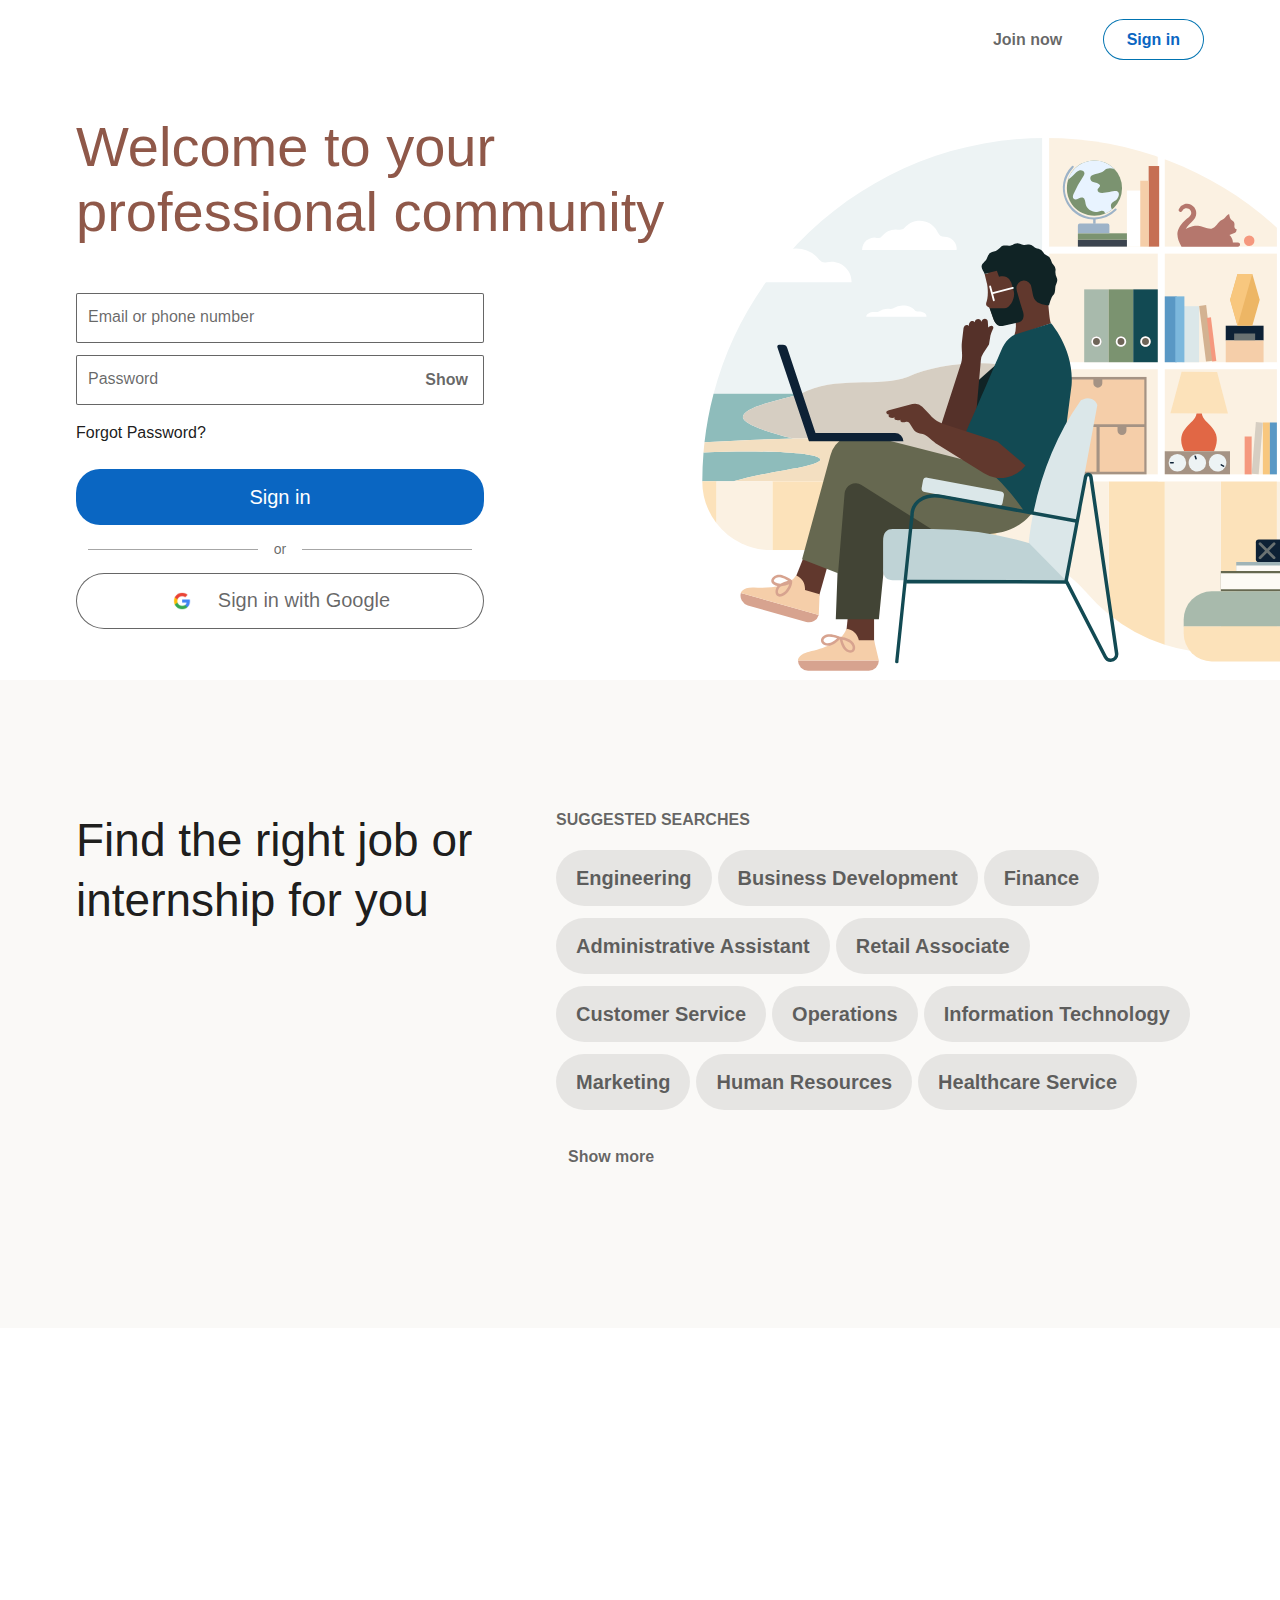
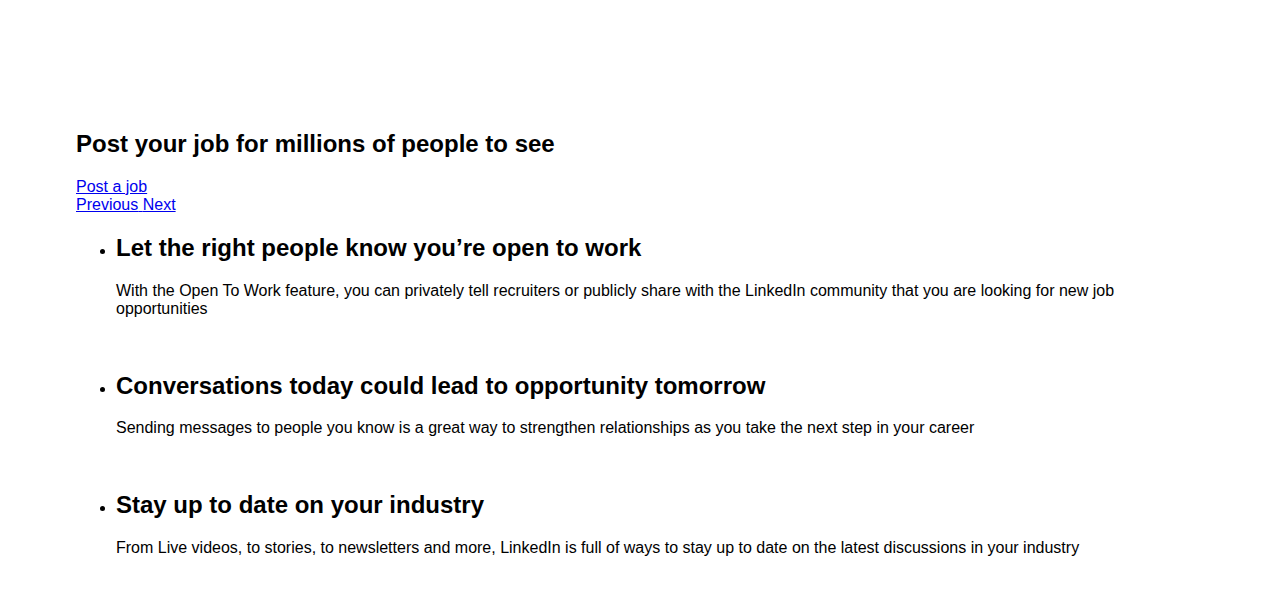
==== index.html @ 96263cae "complete the html part of slider" ====
<!DOCTYPE html>
<html lang="en">
<head>
    <meta charset="UTF-8">
    <meta http-equiv="X-UA-Compatible" content="IE=edge">
    <meta name="viewport" content="width=device-width, initial-scale=1.0">
    <title>Linkedin (Fake): Log In or Sign Up</title>
    <link rel="stylesheet" href="https://pro.fontawesome.com/releases/v5.10.0/css/all.css" integrity="sha384-AYmEC3Yw5cVb3ZcuHtOA93w35dYTsvhLPVnYs9eStHfGJvOvKxVfELGroGkvsg+p" crossorigin="anonymous"/>
    <link rel="stylesheet" href="css/style.css">
</head>
<body>
    <nav class="nav">
        <div class="nav-container">
            <a href="#" ><img class="nav-logo" src="img/nav_logo.png" alt=""></a>
            <div class="account-btns">
                <a href="#" class="btn nav-btn btn-join-now">Join now</a>
                <a href="#" class="btn nav-btn btn-sign-in">Sign in</a>
            </div>
        </div>
    </nav>
    
    <main class="main">
        <div class="hero-section">
            <div class="hero-left">
                <h1 class="hero-text">Welcome to your professional community</h1>
                <!-- The following sections was commented because the related section was removed from the original home page -->
                <!-- <ul class="hero-links">
                    <li>
                        <a href="#" class="hero-link-btn">Search for a job<i class="fas fa-chevron-right"></i></a>
                    </li>
                    <li>
                        <a href="#" class="hero-link-btn">Find a person you know<i class="fas fa-chevron-right"></i></a>
                    </li>
                    <li>
                        <a href="#" class="hero-link-btn">Learn a new skill<i class="fas fa-chevron-right btn-icon"></i></a>
                    </li>
                </ul> -->
                <div class="hero-sign-in-section">
                    <form action="#" class="hero-sign-in-form">
                        <div class="input-container">
                            <div>
                                <input type="text" id="username-input" name="username-input" class="form-input">
                                <label for="username-input" id="username-label" class="form-label">Email or phone number</label>
                            </div>
                            <div>
                                <input type="password" id="paswd-input" name="paswd-input" class="form-input">
                                <label for="paswd-input" id="paswd-label" class="form-label">Password</label>
                                <button type="button" class="pswd-visibility-toggle">Show</button>
                            </div>
                        </div>
                        <a href="#" class="sign-in-form-forgot-pswd">Forgot Password?</a>
                        <button class="sign-in-form-sign-in-btn">Sign in</button>
                    </form>
                    <div class="or-span-and-sign-in-with-google-section">
                        <div class="sign-in-form-or-span-section">
                            <span>or</span>
                        </div>
                        <button class="sign-in-with-google"><img class="google-icon" src="img/google_g_icon.png" class="google-icon" alt=""><span>Sign in with Google</span></button>
                    </div>
                </div>
            </div>
            <div class="hero-right">
                <img src="img/hero_img.svg" alt="" class="hero-img">
            </div>
        </div>

        <div class="job-suggestions">
            <div class="job-suggestions-left">
                <h2>Find the right job or internship for you</h1>
            </div>
            <div class="job-suggestions-right">
                <h2>Suggested Searches</h2>
                <div class="show-more-less">
                </div>
                <button class="show-more-less-btn"><span>Show more</span><i class="fas fa-chevron-down"></i></button>
            </div>
        </div>

        <div class="post-job-section">
            <h2>Post your job for millions of people to see</h2>
            <a href="#">Post a job</a>
        </div>

        <div class="slider-background">
            <div class="slider-section">
                <div class="slider-section">
                    <a class="slider" id="slider-left" href="#">
                        <i class="fas fa-chevron-left"></i>
                        <span>Previous</span>
                    </a>
                    <a class="slider" id="slider-right" href="#">
                        <span>Next</span>
                        <i class="fas fa-chevron-right"></i>
                    </a>
                </div>

            <ul class="slider-list">
                <li class="slider-card display">
                    <div class="slider-card-content">
                        <h2>Let the right people know you’re open to work</h2>
                        <p>With the Open To Work feature, you can privately tell recruiters or publicly share with the LinkedIn community that you are looking for new job opportunities</p>
                    </div>
                    <img src="https://static-exp1.licdn.com/sc/h/dbvmk0tsk0o0hd59fi64z3own" alt="" class="slider-card-img">                    
                </li>

                <li class="slider-card display">
                    <div class="slider-card-content">
                        <h2>Conversations today could lead to opportunity tomorrow</h2>
                        <p>Sending messages to people you know is a great way to strengthen relationships as you take the next step in your career</p>
                    </div>
                    <img src="https://static-exp1.licdn.com/sc/h/2r8kd5zqpi905lkzsshdlvvn5" alt="" class="slider-card-img">                    
                </li>

                <li class="slider-card display">
                    <div class="slider-card-content">
                        <h2>Stay up to date on your industry</h2>
                        <p>From Live videos, to stories, to newsletters and more, LinkedIn is full of ways to stay up to date on the latest discussions in your industry</p>
                    </div>
                    <img src="https://static-exp1.licdn.com/sc/h/ann24vsq7r0ux3vipqa1n90gg" alt="" class="slider-card-img">                    
                </li>
            </ul>
            </div>
        </div>
    </main>
    <script src="js/main.js"></script>
</body>
</html>
---- css/style.css ----
html {
    font-size: 62.5%;
}

body {
    font-family: 'Roboto', sans-serif;
    font-size: 1.6rem;
    display: block;
    margin: 8px;
}

.nav-container {
    padding: 12px 0 16px 0;
    max-width: 1128px;
    margin: auto;
    display: flex;
    justify-content: space-between;
}

.nav-logo {
    width: 135px;
}

.btn {
    text-decoration: none;
}

.nav-btn {
    font-size: 1.6rem;
    font-weight: 600;
    height: 40px;
    line-height: 40px;
    padding: 12px 12px;
}

.btn-join-now {
    color: rgba(0,0,0,0.6);
    margin-right: 12px;
    border-radius: 4px;

    transition: 0.25s background-color, -webkit-box-shadow, box-shadow;
}

.btn-join-now:hover {
    transition: 0.25s background-color, -webkit-box-shadow, box-shadow;

    background-color: rgba(0,0,0,0.08);
}

.btn-sign-in {
    color: #0a66c2;
    margin-left: 12px;
    border-radius: 24px;
    padding-left: 24px;
    padding-right: 24px;

    transition: 0.25s background-color, -webkit-box-shadow, box-shadow;

    -webkit-box-sizing: border-box;
    -webkit-box-shadow: inset 0 0 0 1px #0073b1, inset 0 0 0 2px rgb(0 0 0 / 0%), inset 0 0 0 1px rgb(0 0 0 / 0%);
    box-sizing: border-box;
    box-shadow: inset 0 0 0 1px #0073b1, inset 0 0 0 2px rgb(0 0 0 / 0%), inset 0 0 0 1px rgb(0 0 0 / 0%);
}

.btn-sign-in:hover {
    transition: 0.25s background-color, -webkit-box-shadow, box-shadow;

    background-color: rgba(112,181,249,0.15);
    -webkit-box-shadow: inset 0 0 0 2px #0073b1, inset 0 0 0 2px rgb(0 0 0 / 0%), inset 0 0 0 1px rgb(0 0 0 / 0%);
    box-shadow: inset 0 0 0 2px #0073b1, inset 0 0 0 2px rgb(0 0 0 / 0%), inset 0 0 0 1px rgb(0 0 0 / 0%);
}

.main {
    display: flex;
    flex-direction: column;
    max-width: 1128px;
    margin: auto;
}

/* Hero section */
.hero-section {
    display: flex;
    max-width: 1128px;
    justify-content: space-between;
}

.hero-left {
    min-width: 55%;
}

h1.hero-text {
    font-size: 5.6rem;
    font-weight: 200;
    color: #8f5849;
}

/* The following styles are commented because the origional part was removed from the home page */
/* ul.hero-links {
    list-style: none;
    padding: 0;
}

a.hero-link-btn {
    font-size: 2rem;
    text-decoration: none;
    border-radius: 5px;
    box-shadow: 0px -1px 1px rgb(0 0 0 / 8%), 1px 0px 1px rgb(0 0 0 / 8%), -1px 0px 1px rgb(0 0 0 / 8%), 0px 1px 1px rgb(0 0 0 / 8%);
    min-height: 28px;
    display: flex;
    justify-content: space-between;
    align-items: center;
    width: 408px;
    padding: 16px;
    line-height: 1.4;
    margin-bottom: 16px;
    color: rgba(0, 0, 0, 0.9);
    font-weight: 400;
}

a.hero-link-btn:hover {
    box-shadow: 0px 4px 6px rgb(0 0 0 / 15%), 0px 0px 2px rgb(0 0 0 / 15%);
}

.hero-link-btn i{
    color: rgba(0,0,0,0.9);
    font-weight: 400; 
} */

.hero-sign-in-section {
    margin-bottom: 42px;
    width: 408px;
    display: block;
}

.input-container {
    display: flex;
    flex-direction: column;
}

.input-container div {
    margin-top: 12px;
    position: relative;
}

/* Sign in form */
.form-input {
    font-size: 1.6rem;
    line-height: 1.5;
    color: rgba(0,0,0,0.9);
    font-weight: 400;
    border: 1px solid rgba(0,0,0,0.6);
    border-radius: 2px;
    padding: 20px 12px 4px;
    outline: none;
    /* height: 48px; */
    width: 100%;
    box-sizing: border-box;
}

.form-input:focus {
    border-color: #0073b1;
    box-shadow: 0 0 0 1px #0073b1;
}

.form-label {
    font-size: 1.6rem;
    font-weight: 400;
    color: rgba(0,0,0,0.6);
    position: absolute;
    top: 0;
    left: 0;
    padding: 12px;
    line-height: 1.5;
    pointer-events: none;
    transition: all 0.2s ease-in-out;
}

.pswd-visibility-toggle {
    background-color: rgba(0,0,0,0);
    border: 0;
    display: inline-block;
    font-size: 1.6rem;
    cursor: pointer;
    font-weight: 600;
    color: rgba(0,0,0,0.6);
    height: 32px;
    line-height: 32px;
    padding: 0 8px;
    position: absolute;
    text-align: center;
    right: 0;
    top: calc(50% - 16px);
    margin-right: 8px;
}

.pswd-visibility-toggle:hover {
    background-color: rgba(207,207,207,0.25);
    color: rgba(0,0,0,0.75);
}

.hero-right img {
    width: 700px;
    height: 670px;
    z-index: 1;
}

.sign-in-form-forgot-pswd {
    font-size: 1.6rem;
    line-height: 1.5;
    color: rgba(0,0,0,0.9);
    text-decoration: none;
    margin: 16px 0 24px 0;
    display: inline-block;
}

.sign-in-form-forgot-pswd:hover {
    text-decoration: underline;
}

.sign-in-form-sign-in-btn {
    display: inline-block;
    color: #fff;
    border: 0;
    cursor: pointer;
    font-size: 2rem;
    line-height: 48px;
    outline-width: 2px;
    padding: 0 32px;
    text-align: center;
    position: relative;
    border-radius: 24px;
    background-color: #0a66c2;
    height: 56px;
    font-weight: 400;
    width: 100%;
    transition: all 0.3s ease-in-out;
}

.sign-in-form-sign-in-btn:hover {
    transition: all 0.3s ease-in-out;
    background-color: #004182;
}

.or-span-and-sign-in-with-google-section {
    display: block;
}

.sign-in-form-or-span-section {
    display: flex;
    align-items: center;
    margin: 16px 0;
    padding: 0 12px;
}

.sign-in-form-or-span-section::before {
    background-color: rgba(0,0,0,0.35);
    content: '';
    height: 1px;
    width: 50%;
}

.sign-in-form-or-span-section span {
    font-size: 1.4rem;
    font-weight: 400;
    color: rgba(0,0,0,0.6);
    padding: 0 16px;
}

.sign-in-form-or-span-section::after {
    background-color: rgba(0,0,0,0.35);
    content: '';
    height: 1px;
    width: 50%;
}

.sign-in-with-google {
    box-sizing: border-box;
    cursor: pointer;
    background-color: rgba(0, 0, 0, 0);
    border: 0;
    color: rgba(0,0,0,0.6);
    font-size: 2rem;
    text-align: center;
    position: relative;
    padding: 0 32px;
    height: 56px;
    width: 100%;
    border-radius: 28px;
    box-shadow: inset 0 0 0 1px rgb(0 0 0 / 60%), inset 0 0 0 2px rgb(0 0 0 / 0%), inset 0 0 0 1px rgb(0 0 0 / 0%);
    transition: all 0.2s ease-in-out;
}

.sign-in-with-google:hover {
    box-shadow: inset 0 0 0 1px rgb(0 0 0 / 60%), inset 0 0 0 2px rgb(0 0 0 / 75%), inset 0 0 0 1px rgb(0 0 0 / 0%);
    background-color: rgba(207,207,207,0.25);
    transition: all 0.2s ease-in-out;
}

.google-icon {
    width: 24px;
    vertical-align: middle;
}

.sign-in-with-google span {
    margin-left: 24px;
}

/* The third section */
.job-suggestions {
    display: flex;
    width: 100%;
    justify-content: space-between;
    background-color: transparent;
    min-height: 840px;
    padding: 60px 0;
}

.job-suggestions::after {
    content: '';
    width: 100vw;
    background-color: #faf9f7;
    z-index: -1;
    position: absolute;
    left: 0;
    height: 100%;
    transform: translateY(-130px);
    height: 648px;
}

.job-suggestions.expand::after {
    height: 1025px;
}

.job-suggestions-left {
    width: 408px;
    padding-right: 72px;
    background-color: transparent;
}

.job-suggestions-left h2 {
    font-size: 4.6rem;
    font-weight: 200;
    color: rgba(0, 0, 0, 0.9);
    line-height: 60px;
    margin: 0;
    padding: 0;
    border: 0;
}

.job-suggestions-right {
    width: 648px;
}

.job-suggestions-right h2 {
    font-size: 1.6rem;
    font-weight: 600;
    color: rgba(0, 0, 0, 0.6);
    text-transform: uppercase;
    line-height: 20px;
    margin: 0 0 20px 0;
    padding: 0;
    border: 0;
}

.show-more-less {
    display: flex;
    flex-wrap: wrap;
    flex-direction: row;
    margin-bottom: 15px;
    overflow: hidden;
    height: 272px;
} 

.show-more-less.expand {
    height: 680px;
}

.job-suggestions-items {
    display: flex;
    font-size: 2rem;
    line-height: 1.4;
    font-weight: 600;
    color: rgba(0, 0, 0, 0.6);
    text-decoration: none;
    align-items: center;
    text-align: left;
    background-color: rgba(0,0,0,0.08);
    border-radius: 28px;
    padding: 8px 20px;
    height: 40px;
    margin: 0 6px 12px 0;
    cursor: pointer;
    transition: all 0.2s ease-in-out;
}

.job-suggestions-items:hover {
    background-color: rgba(0,0,0,0.2);
    color: rgba(0,0,0,0.6);
    text-decoration: underline;
    transition: all 0.2s ease-in-out;
}

.show-more-less-btn {
    background-color: rgba(0,0,0,0);
    border-radius: 4px;
    border: none;
    font-size: 1.6rem;
    font-weight: 600;
    color: rgba(0, 0, 0, 0.6);
    padding: 0 12px;
    cursor: pointer;
    line-height: 40px;
    transition: all 0.2s ease-in-out;
}

.show-more-less-btn:hover {
    transition: all 0.2s ease-in-out;
    background-color: rgba(0,0,0,0.08);
    color: rgba(0,0,0,0.9);
}

.show-more-less-btn span {
    margin-right: 5px;
}
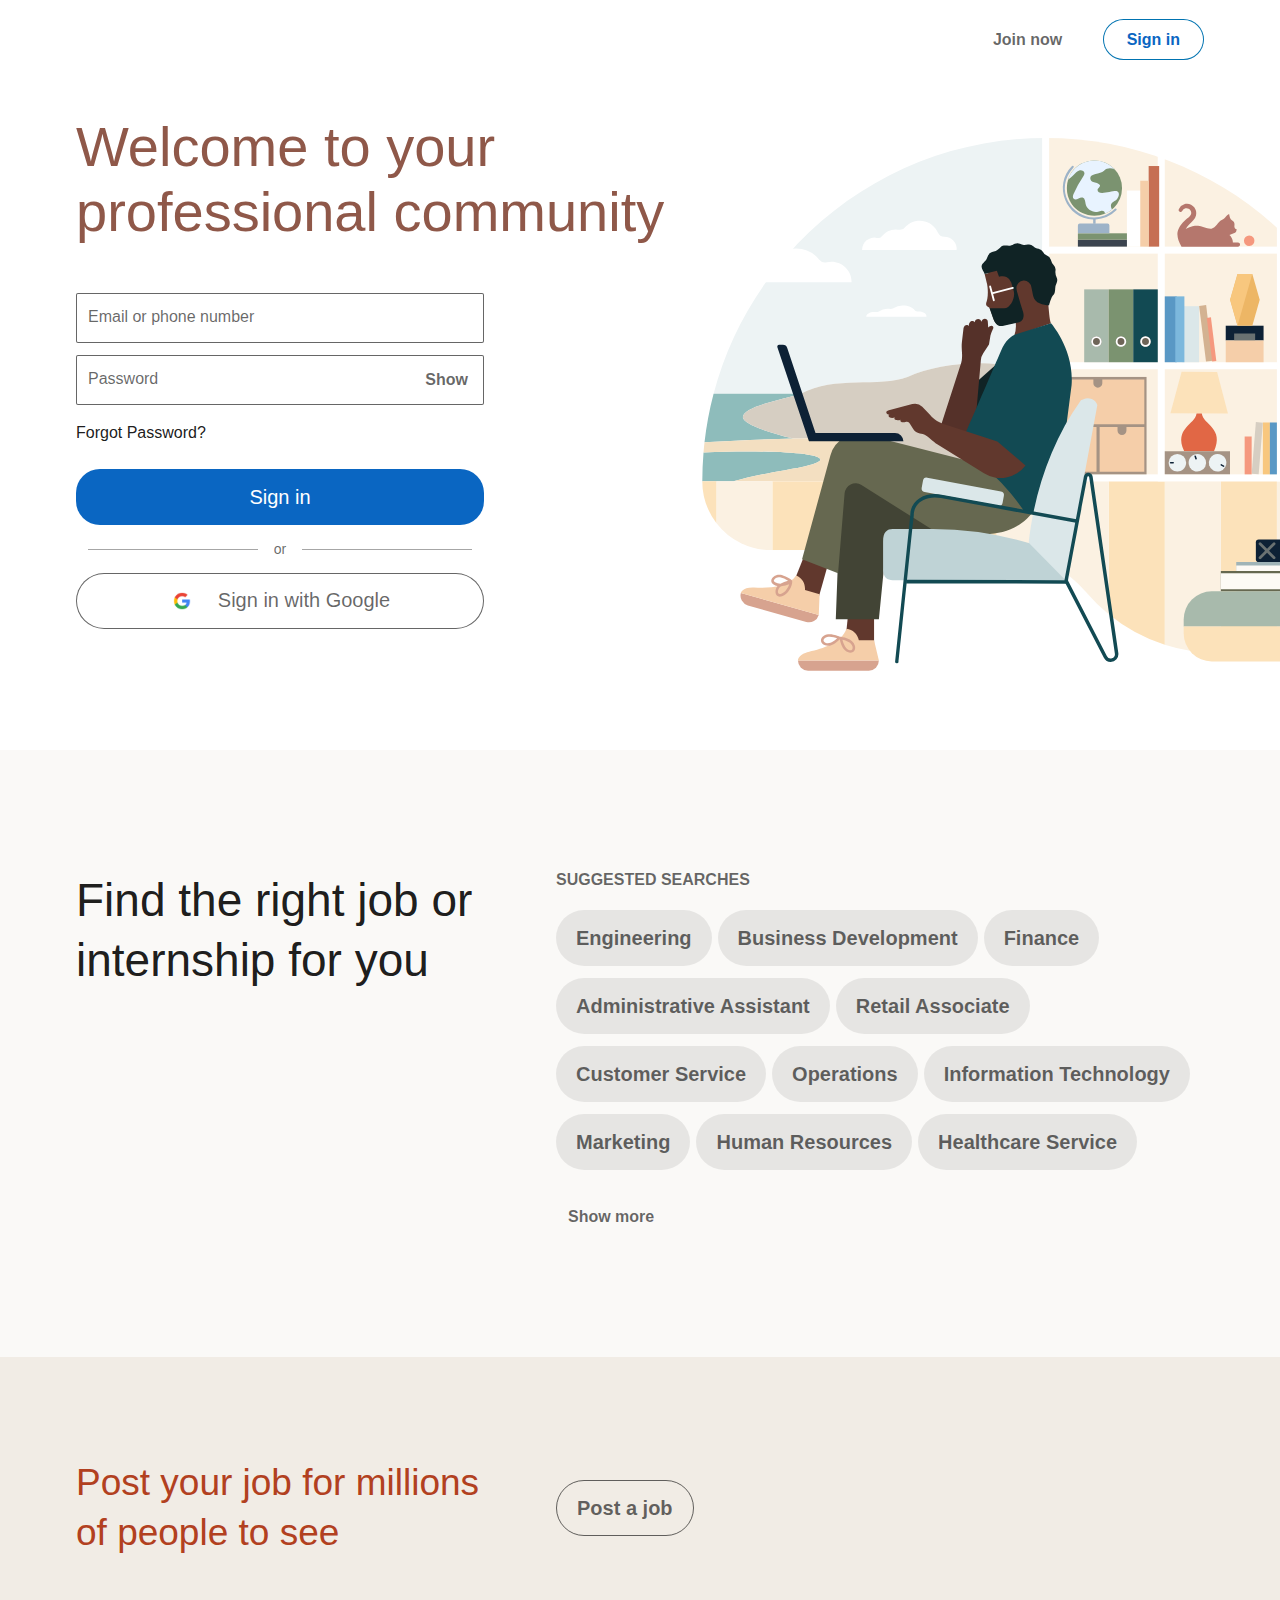
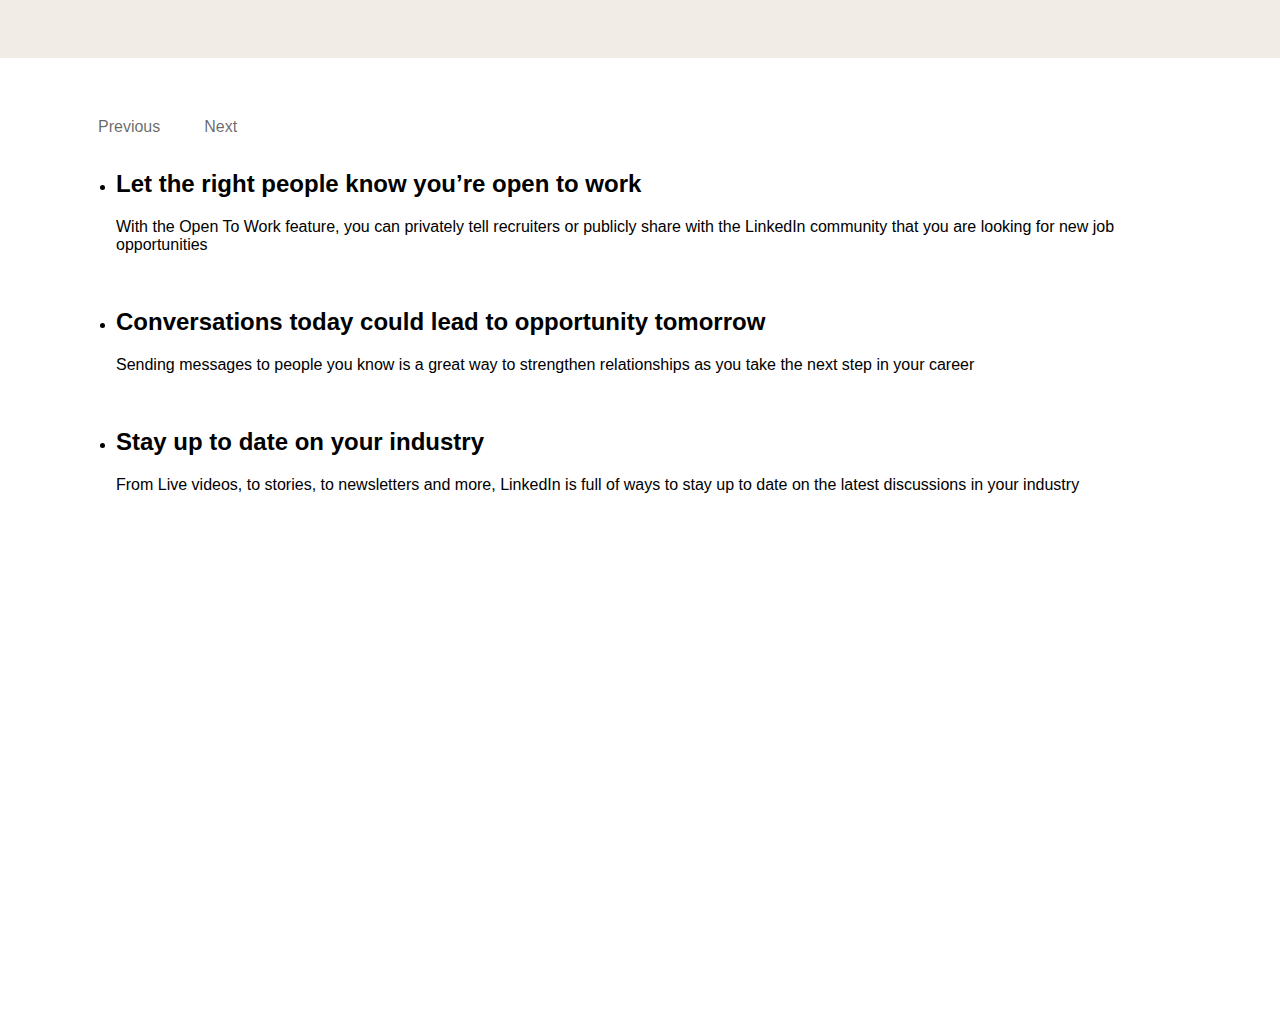
==== commit 1f2da081: "complete the css for slider button" ====
--- a/index.html
+++ b/index.html
@@ -83,15 +83,15 @@
 
         <div class="slider-background">
             <div class="slider-section">
-                <div class="slider-section">
-                    <a class="slider" id="slider-left" href="#">
+                <div class="slider-header">
+                    <button class="slider-btn" id="slider-left" href="#">
                         <i class="fas fa-chevron-left"></i>
                         <span>Previous</span>
-                    </a>
-                    <a class="slider" id="slider-right" href="#">
+                    </button>
+                    <button class="slider-btn" id="slider-right" href="#">
                         <span>Next</span>
                         <i class="fas fa-chevron-right"></i>
-                    </a>
+                    </button>
                 </div>
 
             <ul class="slider-list">
--- a/css/style.css
+++ b/css/style.css
@@ -311,8 +311,7 @@
     width: 100%;
     justify-content: space-between;
     background-color: transparent;
-    min-height: 840px;
-    padding: 60px 0;
+    padding: 120px 0;
 }
 
 .job-suggestions::after {
@@ -323,12 +322,12 @@
     position: absolute;
     left: 0;
     height: 100%;
-    transform: translateY(-130px);
-    height: 648px;
+    transform: translateY(-120px);
+    height: 608px;
 }
 
 .job-suggestions.expand::after {
-    height: 1025px;
+    height: 1015px;
 }
 
 .job-suggestions-left {
@@ -421,4 +420,105 @@
 
 .show-more-less-btn span {
     margin-right: 5px;
-}+}
+
+/* "post-job" section */
+
+.post-job-section {
+    display: flex;
+    align-items: center;
+    background-color: transparent;
+    max-width: 1128px;
+    padding: 70px 0;
+    position: relative;
+}
+
+.post-job-section h2 {
+    width: 413px;
+    margin-right: 67px;
+    font-size: 3.7rem;
+    font-weight: 400;
+    color: rgba(0,0,0,0.9);
+    color: #B24020;
+    line-height: 50px;
+}
+
+.post-job-section a {
+    border: solid 1px rgba(0,0,0,0.6);
+    text-decoration: none;
+    background-color: transparent;
+    font-size: 2rem;
+    line-height: 1.9;
+    font-weight: 600;
+    color: rgba(0, 0, 0, 0.6);
+    border-radius: 28px;
+    padding: 8px 20px;
+    transition: all 0.2s ease-in-out;
+}
+
+.post-job-section a:hover {
+    text-decoration: underline;
+    background-color: rgba(0,0,0,0.2);
+    transition: all 0.2s ease-in-out;
+}
+
+.post-job-section::after {
+    content: "";
+    background-color: #f1ece5;
+    position: absolute;
+    width: 100vw;
+    height: 100%;
+    z-index: -1;
+    right: calc((1128px - 100vw) / 2);
+    /* because the width of ".post-job-section" isn't 100vw, and it start at around 30% at the left side */
+    /* Therefore, the right attribute need to be adjusted so that the width is 100vw and displayed fully */
+}
+
+/* Slider Section */
+.slider-background {
+    display: flex;
+    width: 100%;
+    max-width: 1128px;
+    min-height: 840px;
+    padding: 60px 0;
+    position: relative;
+    background: transparent;
+}
+
+.slider-section {
+    overflow: hidden;
+    position: relative;
+}
+
+.slider-header {
+    position: sticky;
+    display: flex;
+    margin-bottom: 16px;
+    left: 0;
+}
+
+.slider-btn {
+    display: flex;
+    padding: 0 16px;
+    color: rgba(0, 0, 0, 0.6);
+    border: 0;
+    border-radius: 2px;
+    box-sizing: border-box;
+    cursor: pointer;
+    font-size: 1.6rem;
+    font-weight: 500;
+    height: 32px;
+    position: relative;
+    text-align: center;
+    text-decoration: none;
+    background-color: rgba(0,0,0,0);
+}
+
+.slider-btn.disabled {
+    color: rgba(0, 0, 0, 0.15);
+    cursor: not-allowed;
+}
+
+.slider-btn span {
+    margin: 0 6px;
+}
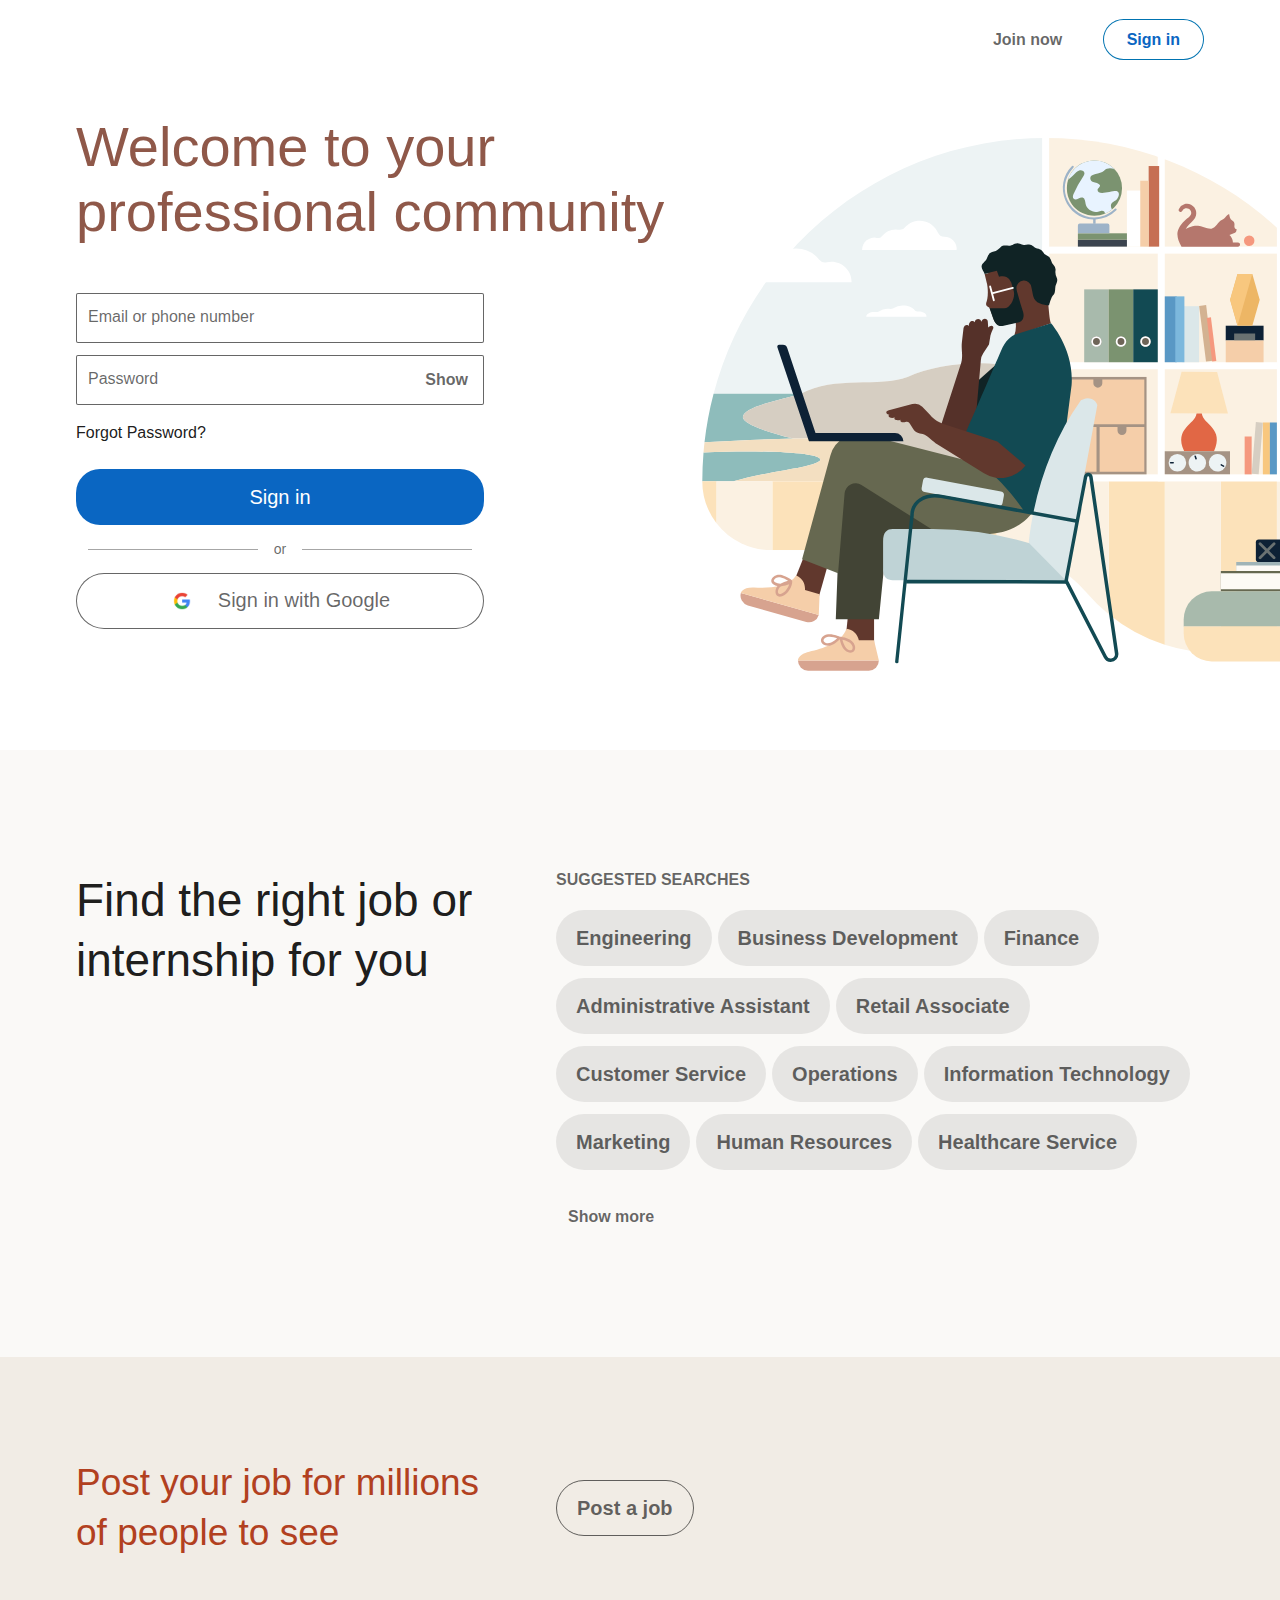
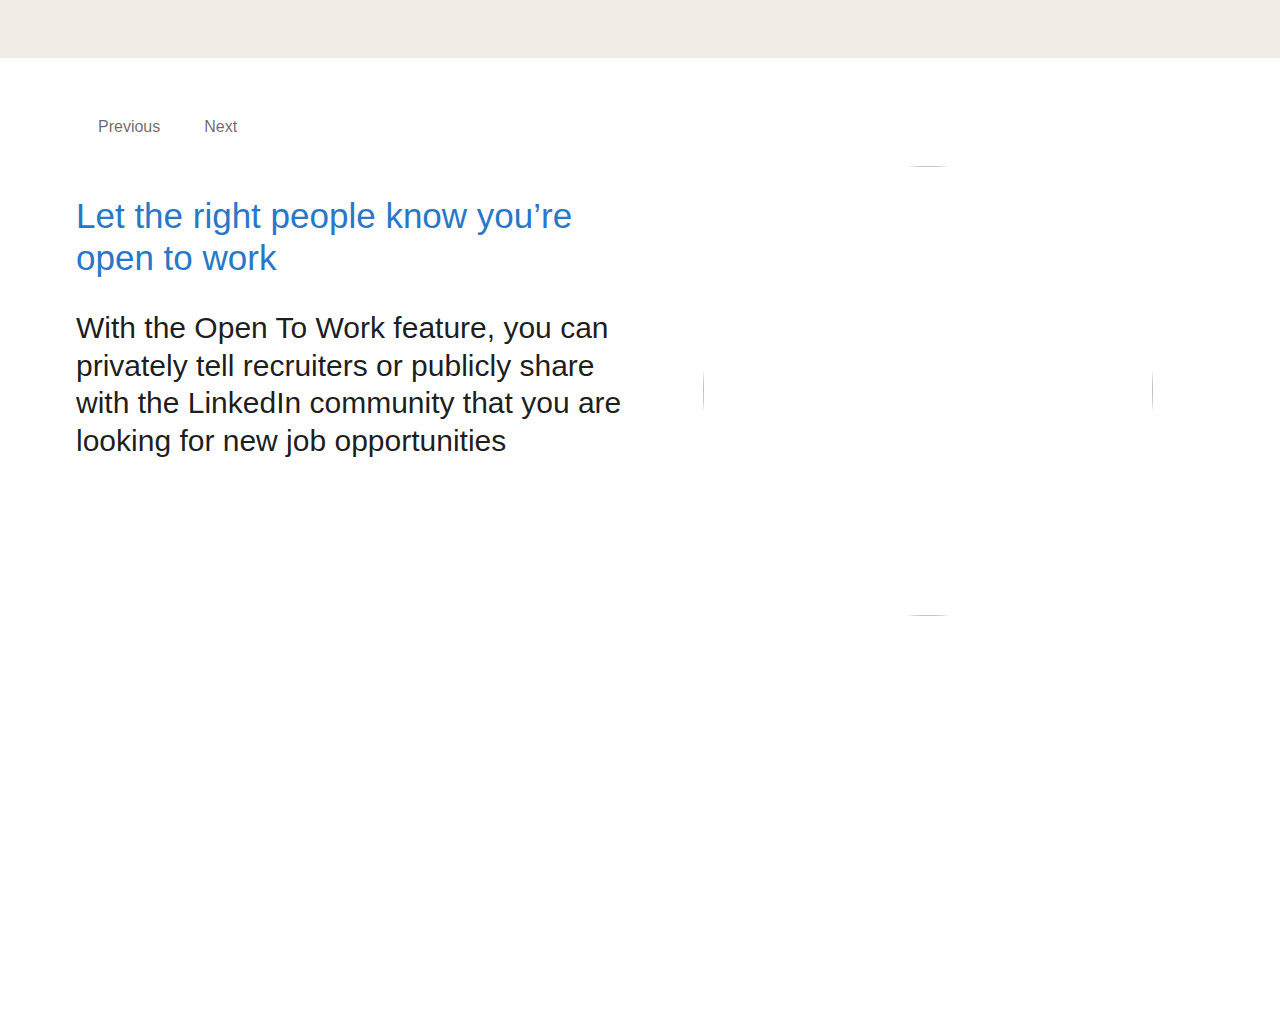
==== commit bbf6d584: "complete the style for testimonial cards" ====
--- a/index.html
+++ b/index.html
@@ -103,7 +103,7 @@
                     <img src="https://static-exp1.licdn.com/sc/h/dbvmk0tsk0o0hd59fi64z3own" alt="" class="slider-card-img">                    
                 </li>
 
-                <li class="slider-card display">
+                <li class="slider-card">
                     <div class="slider-card-content">
                         <h2>Conversations today could lead to opportunity tomorrow</h2>
                         <p>Sending messages to people you know is a great way to strengthen relationships as you take the next step in your career</p>
@@ -111,7 +111,7 @@
                     <img src="https://static-exp1.licdn.com/sc/h/2r8kd5zqpi905lkzsshdlvvn5" alt="" class="slider-card-img">                    
                 </li>
 
-                <li class="slider-card display">
+                <li class="slider-card">
                     <div class="slider-card-content">
                         <h2>Stay up to date on your industry</h2>
                         <p>From Live videos, to stories, to newsletters and more, LinkedIn is full of ways to stay up to date on the latest discussions in your industry</p>
--- a/css/style.css
+++ b/css/style.css
@@ -522,3 +522,43 @@
 .slider-btn span {
     margin: 0 6px;
 }
+
+.slider-list {
+    display: flex;
+    overflow: hidden;
+    padding: 0;
+}
+
+.slider-card {
+    display: flex;
+    list-style: none;
+    margin-right: 96px;
+    width: 100%;
+    position: relative;
+    justify-content: space-between;
+}
+
+.slider-card-content {
+    margin-right: 64px;
+    width: 563px;
+}
+
+.slider-card-content h2 {
+    color: #2977c9;
+    font-size: 3.5rem;
+    line-height: 1.2;
+    font-weight: 400;
+}
+
+.slider-card-content p {
+    line-height: 1.25;
+    font-weight: 200;
+    font-size: 3rem;
+    color: rgba(0, 0, 0, 0.9); 
+}
+
+.slider-card-img {
+    width: 450px;
+    height: 450px;
+    border-radius: 50%;
+}
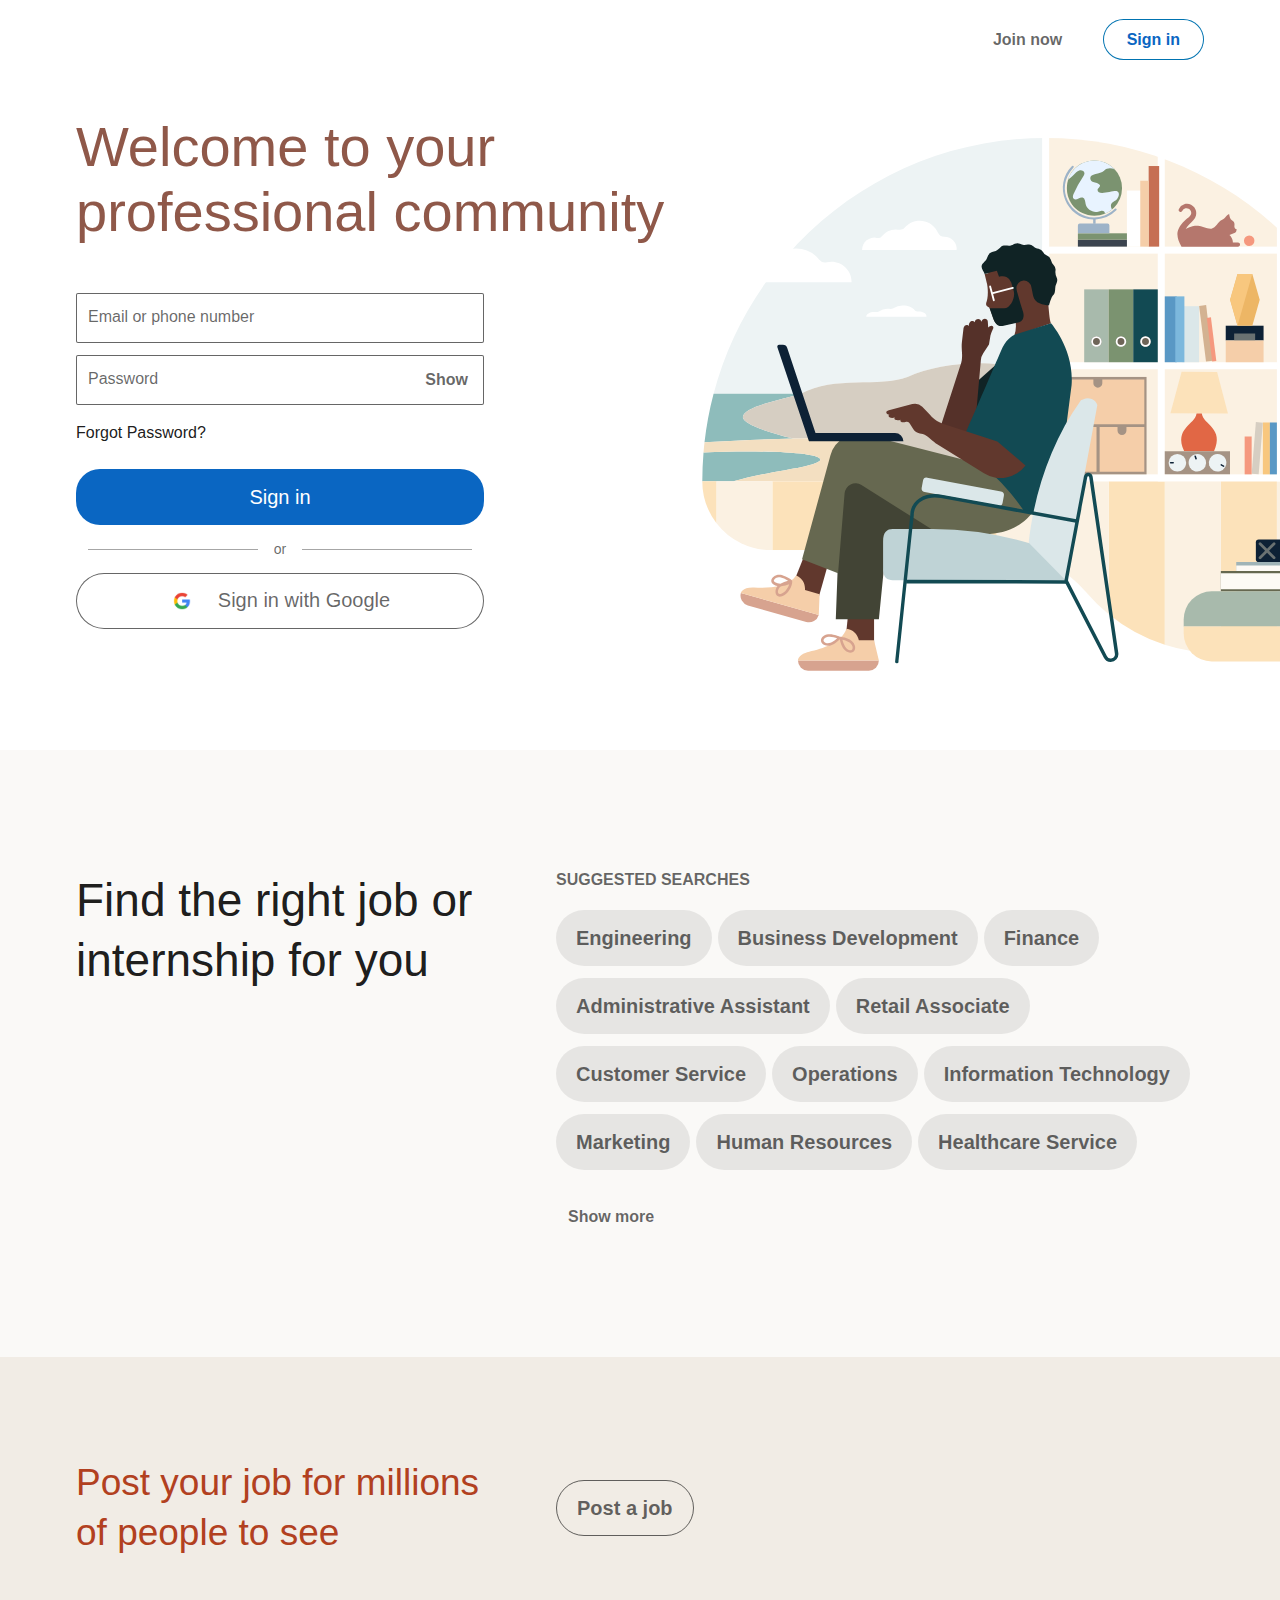
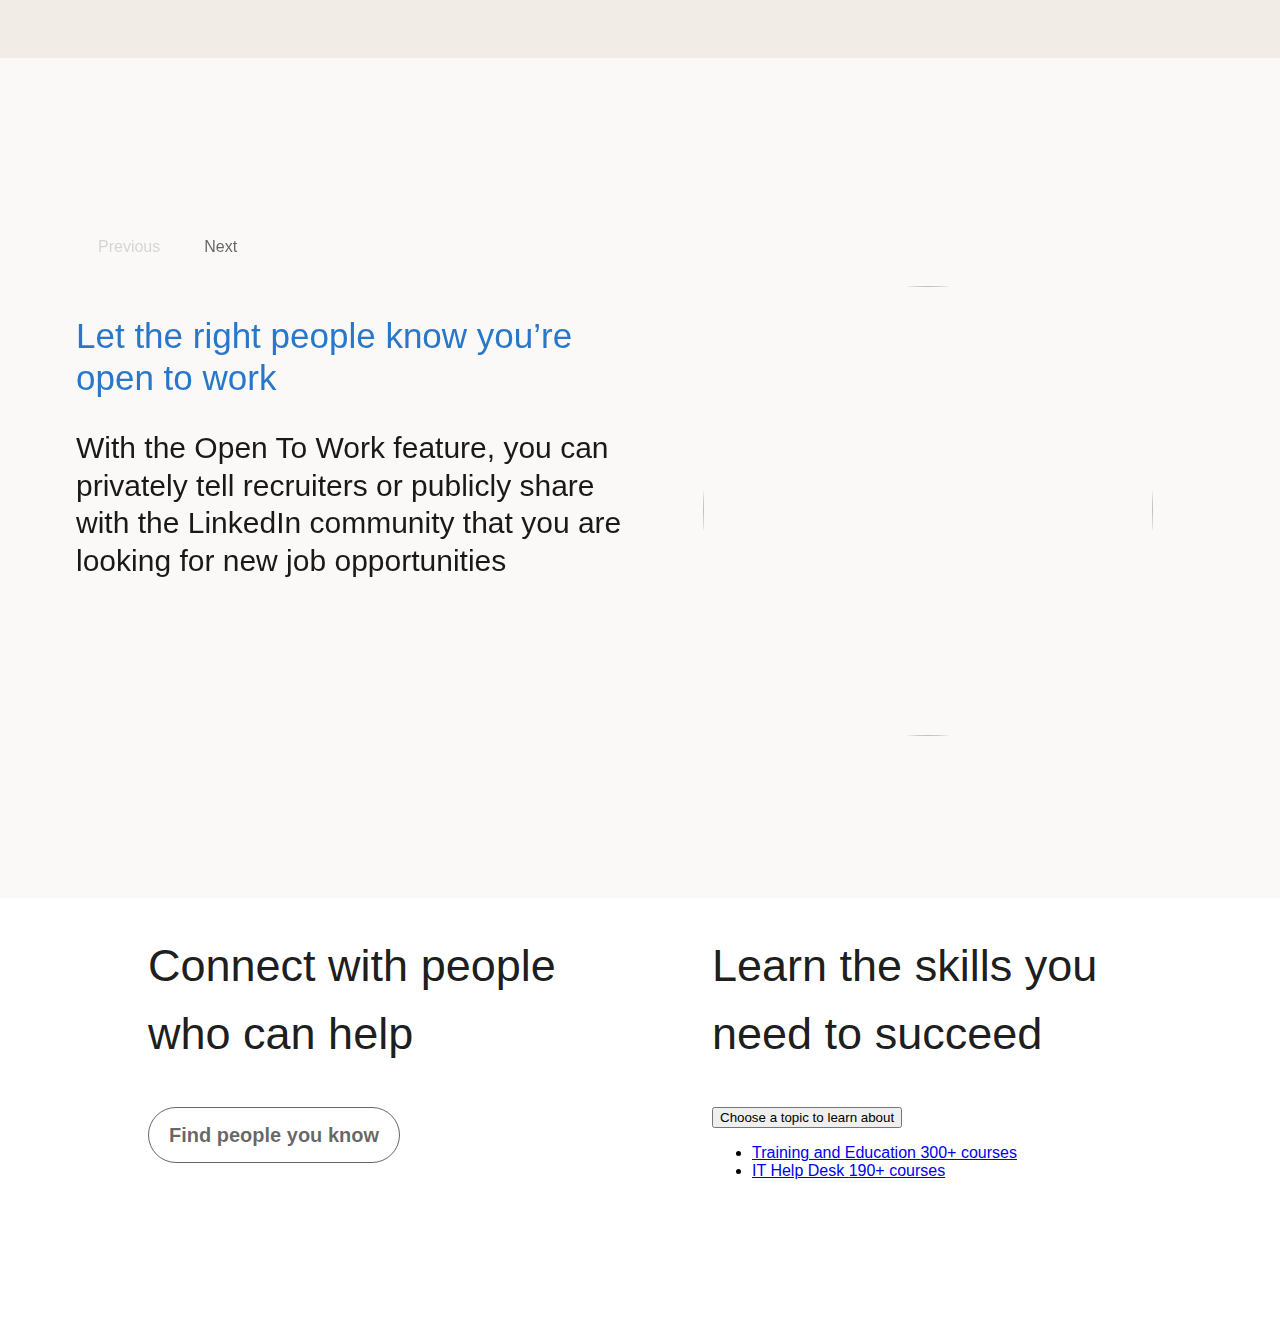
==== commit b603c9c2: "start using class ".pill" for pill shape buttons" ====
--- a/index.html
+++ b/index.html
@@ -78,13 +78,13 @@
 
         <div class="post-job-section">
             <h2>Post your job for millions of people to see</h2>
-            <a href="#">Post a job</a>
+            <a href="#" class="pill">Post a job</a>
         </div>
 
         <div class="slider-background">
             <div class="slider-section">
                 <div class="slider-header">
-                    <button class="slider-btn" id="slider-left" href="#">
+                    <button class="slider-btn" id="slider-left" href="#" disabled>
                         <i class="fas fa-chevron-left"></i>
                         <span>Previous</span>
                     </button>
@@ -121,6 +121,48 @@
             </ul>
             </div>
         </div>
+        
+        <div class="py-section">
+            <div class="connect-or-learn">
+                <div class="py py-connect">
+                    <img src="img/connect_with_ppl.svg" alt="">
+                    <div class="py-header-and-btn">
+                        <h2>Connect with people who can help</h2>
+                        <a href="#" class="pill">Find people you know</a>
+                    </div>
+                </div>
+                <div class="py py-learning">
+                    <img src="img/learn.svg" alt="">
+                    <div class="py-header-and-btn">
+                        <h2>Learn the skills you need to succeed</h2>
+                        <div class="dropdown">
+                            <button class="btn-dropdown">
+                                <span>Choose a topic to learn about</span>
+                                <i class="fas fa-caret-down"></i>
+                            </button>
+
+                            <div class="list-dropdown">
+                                <ul>
+                                    <li class="py-dropdown-li">
+                                        <a href="#">
+                                            <span class="dropdown-header">Training and Education</span>
+                                            <span class="dropdown-subtext">300+ courses</span>
+                                        </a>
+                                    </li>
+                                    <li class="py-dropdown-li">
+                                        <a href="#">
+                                            <span class="dropdown-header">IT Help Desk</span>
+                                            <span class="dropdown-subtext">190+ courses</span>
+                                        </a>
+                                    </li>
+                                </ul>
+                            </div>
+                        </div>
+                    </div>
+                </div>
+            </div>
+        </div>
+
     </main>
     <script src="js/main.js"></script>
 </body>
--- a/css/style.css
+++ b/css/style.css
@@ -23,6 +23,21 @@
 
 .btn {
     text-decoration: none;
+}
+
+.pill {
+    border: solid 1px rgba(0,0,0,0.6);
+    text-decoration: none;
+    background-color: transparent;
+    color: rgba(0, 0, 0, 0.6);
+    border-radius: 28px;
+    transition: all 0.2s ease-in-out;
+}
+
+.pill:hover {
+    text-decoration: underline;
+    background-color: rgba(0,0,0,0.2);
+    transition: all 0.2s ease-in-out;
 }
 
 .nav-btn {
@@ -443,23 +458,11 @@
     line-height: 50px;
 }
 
-.post-job-section a {
-    border: solid 1px rgba(0,0,0,0.6);
-    text-decoration: none;
-    background-color: transparent;
+.post-job-section .pill {
     font-size: 2rem;
     line-height: 1.9;
     font-weight: 600;
-    color: rgba(0, 0, 0, 0.6);
-    border-radius: 28px;
     padding: 8px 20px;
-    transition: all 0.2s ease-in-out;
-}
-
-.post-job-section a:hover {
-    text-decoration: underline;
-    background-color: rgba(0,0,0,0.2);
-    transition: all 0.2s ease-in-out;
 }
 
 .post-job-section::after {
@@ -479,8 +482,7 @@
     display: flex;
     width: 100%;
     max-width: 1128px;
-    min-height: 840px;
-    padding: 60px 0;
+    padding: 180px 0 60px 0;
     position: relative;
     background: transparent;
 }
@@ -514,7 +516,7 @@
     background-color: rgba(0,0,0,0);
 }
 
-.slider-btn.disabled {
+.slider-btn:disabled {
     color: rgba(0, 0, 0, 0.15);
     cursor: not-allowed;
 }
@@ -525,8 +527,8 @@
 
 .slider-list {
     display: flex;
-    overflow: hidden;
     padding: 0;
+    transition: transform 0.5s ease-in-out;
 }
 
 .slider-card {
@@ -562,3 +564,72 @@
     height: 450px;
     border-radius: 50%;
 }
+
+.slider-background::after {
+    content: '';
+    width: 100vw;
+    background-color: rgba(250, 249, 247, 1);
+    z-index: -1;
+    position: absolute;
+    height: 100%;
+    transform: translateY(-180px);
+    right: calc((1128px - 100vw) / 2);
+    height: 840px;
+}
+
+.py-section {
+    padding: 60px 0;
+    max-width: 1128px;
+    position: relative;
+    display: flex;
+    align-items: center;
+}
+
+.connect-or-learn {
+    display: flex;
+    padding: 60px 0;
+    justify-content: space-between;
+    flex-wrap: wrap;
+    flex-direction: row;
+    width: 100%;
+}
+
+.py {
+    flex-wrap: wrap;
+    flex-grow: 1;
+    height: 100%;
+    display: flex;
+
+}
+
+.py img {
+    max-width: 300px;
+    height: auto;
+    margin-bottom: 56px;
+    margin-right: 72px;
+}
+
+.py-header-and-btn {
+    width: 456px;
+}
+
+.py-header-and-btn h2 {
+    font-weight: 300;
+    line-height: 1.5;
+    color: rgba(0, 0, 0, 0.9);
+    font-size: 45px;
+    margin-bottom: 40px;
+    margin-top: 0;
+}
+
+.py-header-and-btn .pill {
+    display:inline-flex;
+    text-align: center;
+    align-items: center;
+    font-size: 2rem;
+    line-height: 1.4;
+    font-weight: 600;
+    min-height: 38px;
+    padding: 8px 20px;
+    margin-bottom: 12px;
+}
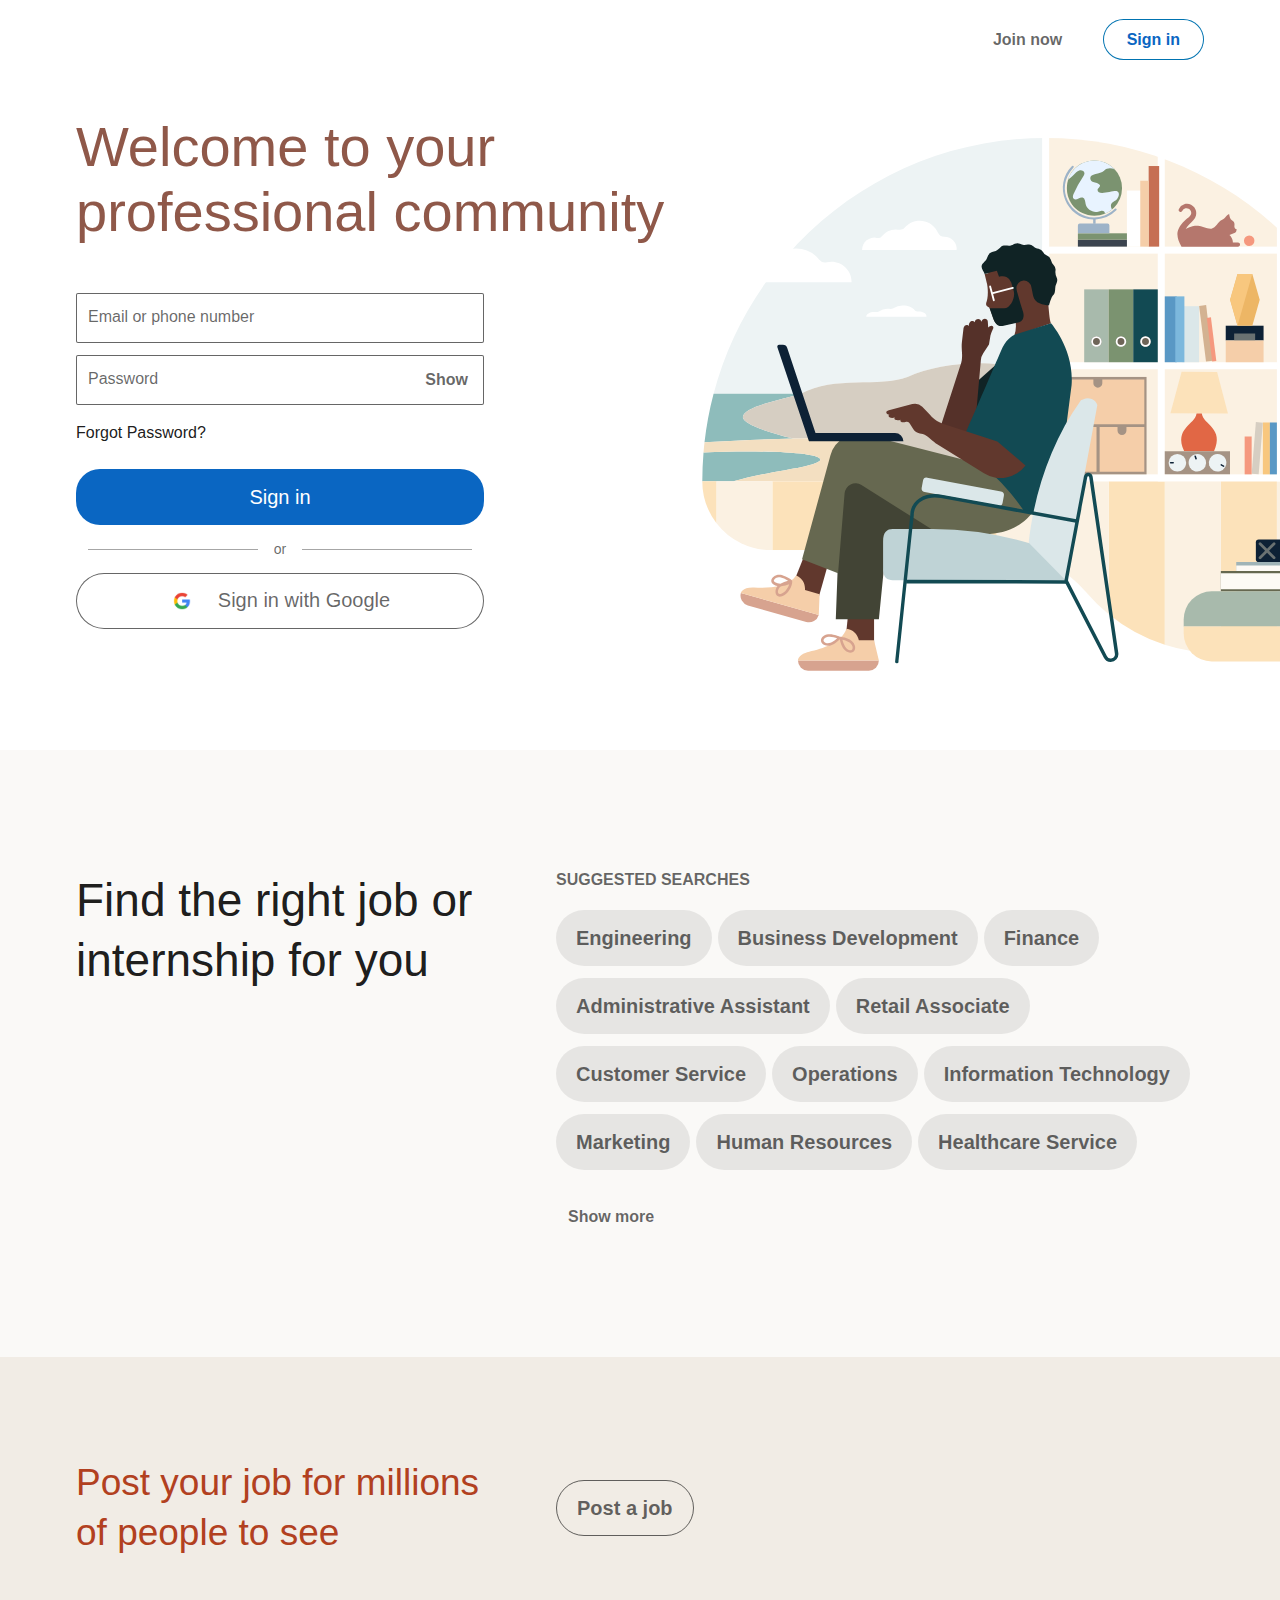
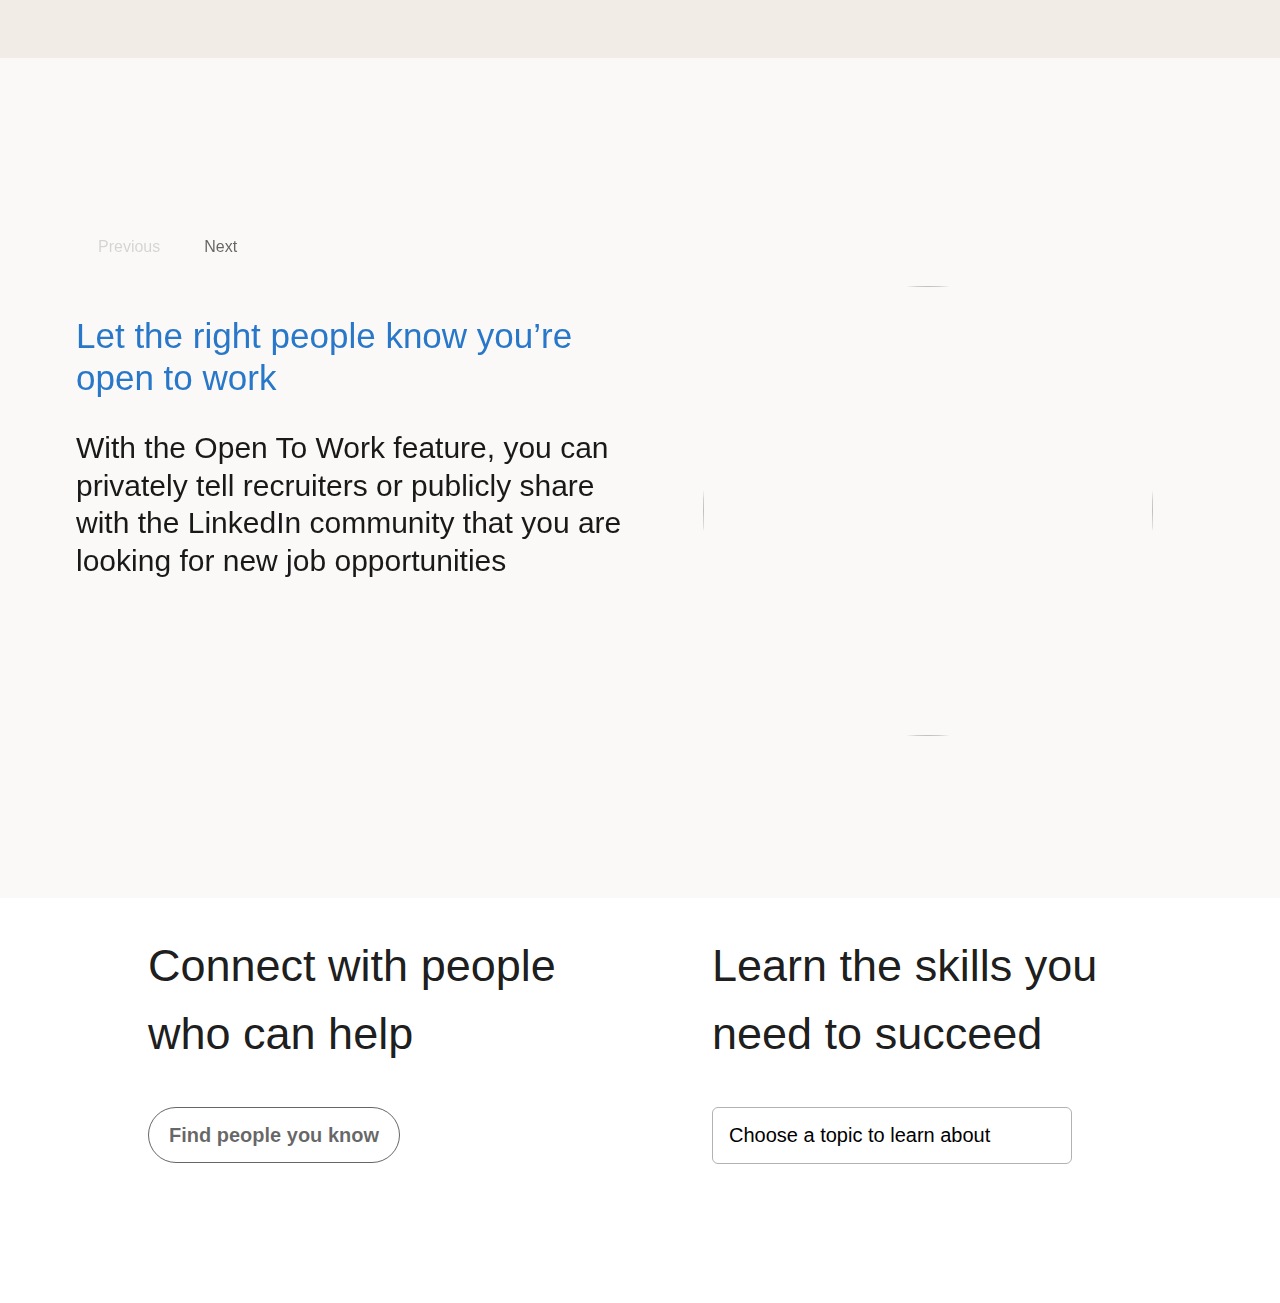
==== commit d7206cc4: "complete the dropdown list feature" ====
--- a/index.html
+++ b/index.html
@@ -141,9 +141,10 @@
                                 <i class="fas fa-caret-down"></i>
                             </button>
 
-                            <div class="list-dropdown">
+                            <div class="list-dropdown hidden">
                                 <ul>
-                                    <li class="py-dropdown-li">
+                                    <!-- Example of li structure -->
+                                    <!-- <li class="py-dropdown-li">
                                         <a href="#">
                                             <span class="dropdown-header">Training and Education</span>
                                             <span class="dropdown-subtext">300+ courses</span>
@@ -154,7 +155,7 @@
                                             <span class="dropdown-header">IT Help Desk</span>
                                             <span class="dropdown-subtext">190+ courses</span>
                                         </a>
-                                    </li>
+                                    </li> -->
                                 </ul>
                             </div>
                         </div>
@@ -164,6 +165,7 @@
         </div>
 
     </main>
+    <script src="js/dropdownList.js"></script>
     <script src="js/main.js"></script>
 </body>
 </html>
--- a/css/style.css
+++ b/css/style.css
@@ -633,3 +633,87 @@
     padding: 8px 20px;
     margin-bottom: 12px;
 }
+
+.dropdown {
+    position: relative;
+}
+
+.btn-dropdown {
+    font-size: 2rem;
+    background-color: transparent;
+    border: solid 1px rgba(0,0,0,0.3);
+    border-radius: 6px;
+    display: inline-flex;
+    padding: 16px 12px 16px 16px;
+    width: 360px;
+    justify-content: space-between;
+    transition: 167ms ease-in-out;
+}
+
+.btn-dropdown i {
+    color: rgba(0,0,0,0.6);
+}
+
+.btn-dropdown:hover {
+    cursor: pointer;
+    background-color: rgba(0,0,0,0.08);
+}
+
+.list-dropdown {
+    background-color: #fff;
+    border-radius: 8px;
+    overflow: hidden;
+    box-shadow: 0px 4px 6px rgb(0 0 0 / 15%), 0px 0px 2px rgb(0 0 0 / 15%);
+    position: absolute;
+    width: auto;
+    overflow-y: auto;
+    bottom: auto;
+    top: 100%;
+    z-index: 10;
+    outline: none;
+    display: block
+}
+
+.list-dropdown.hidden {
+    display: none;
+}
+
+.list-dropdown ul {
+    max-height: 380px;
+    list-style-type: none;
+    padding-left: 0;
+    width: 358px;
+    overflow: scroll;
+    margin: 4px 0 0 0;
+}
+
+.py-dropdown-li {
+    margin: 16px 8px 0 16px;
+    display: list-item;
+}
+
+.py-dropdown-li a {
+    display: flex;
+    flex-direction: column;
+    text-decoration: none;
+}
+
+.py-dropdown-li a:hover {
+    cursor: pointer;
+    text-decoration: underline;
+    text-decoration-color: #0a66c2;
+}
+
+.dropdown-header {
+    font-size: 16px;
+    font-weight: 600;
+    color: rgba(0, 0, 0, 0.9);
+    line-height: 1.25;
+}
+
+.dropdown-subtext {
+    font-size: 16px;
+    font-weight: 400;
+    color: rgba(0, 0, 0, 0.6);
+    line-height: 1.25;
+}
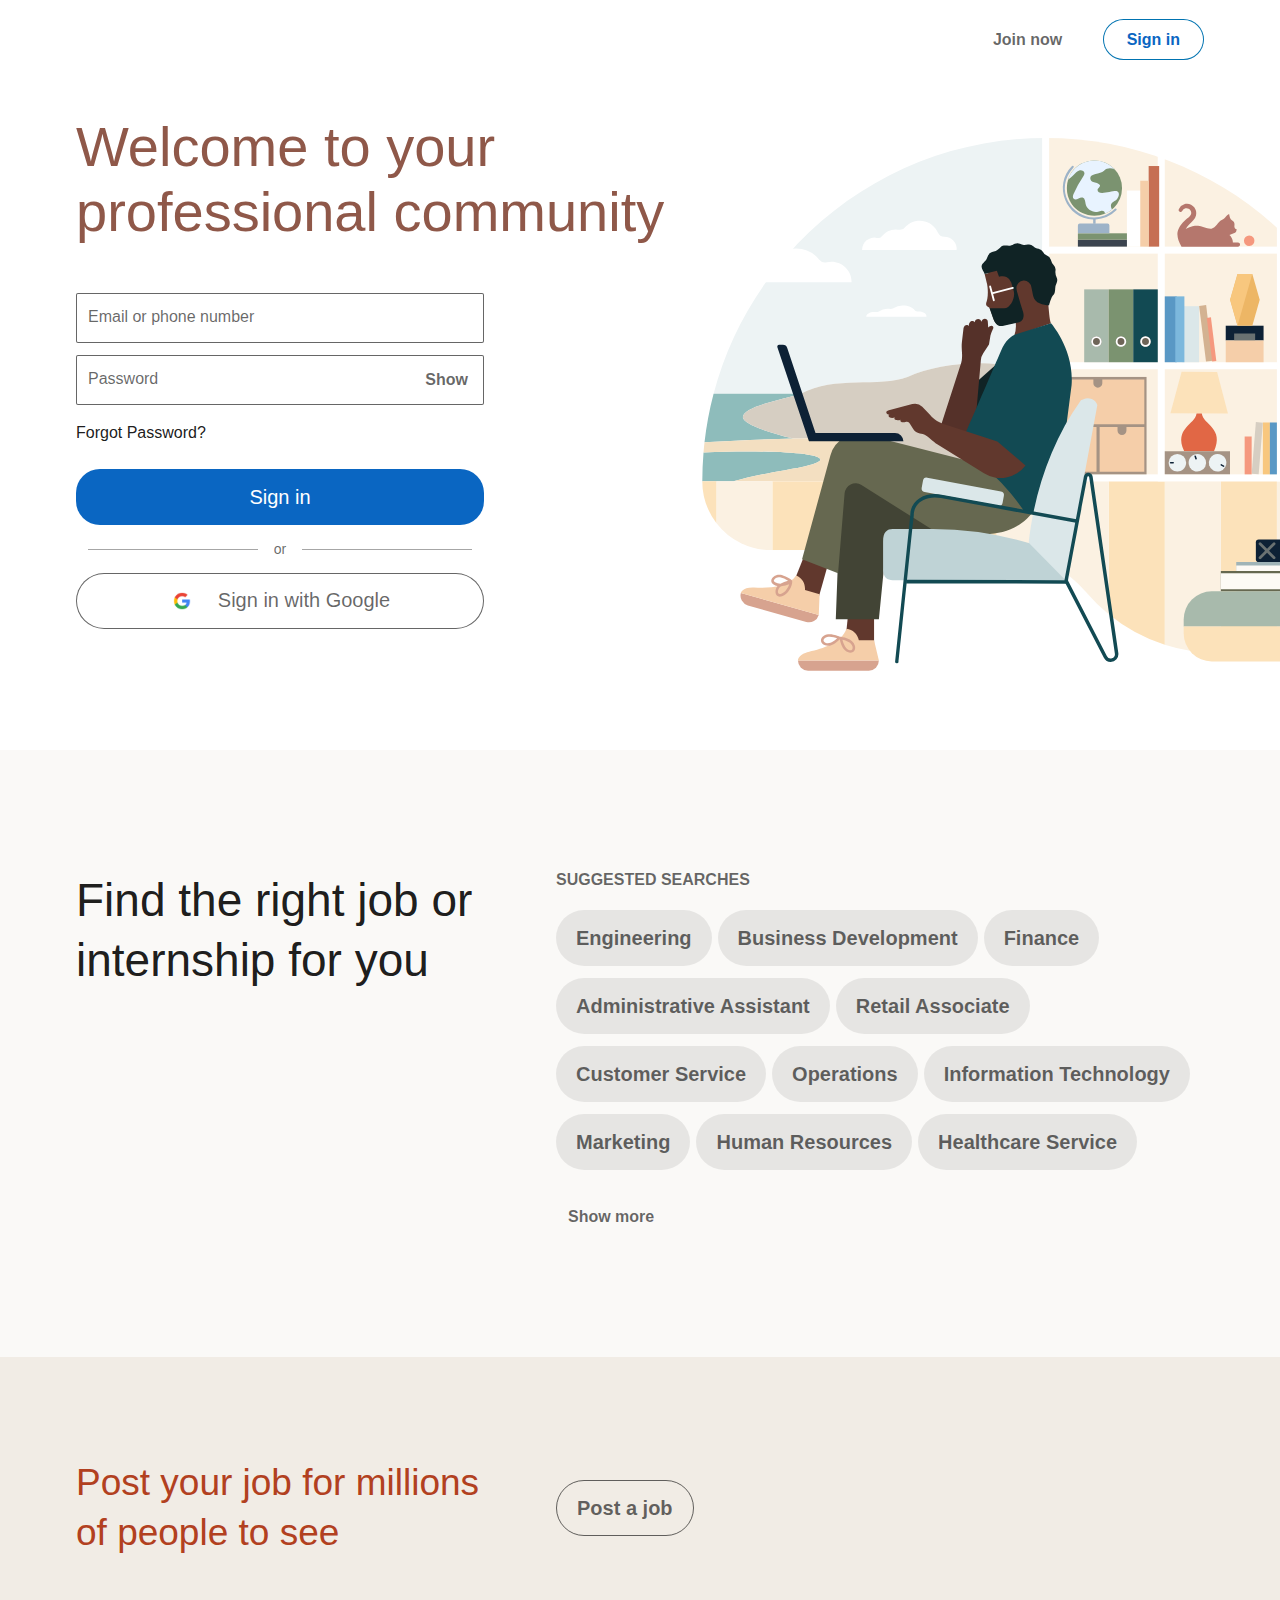
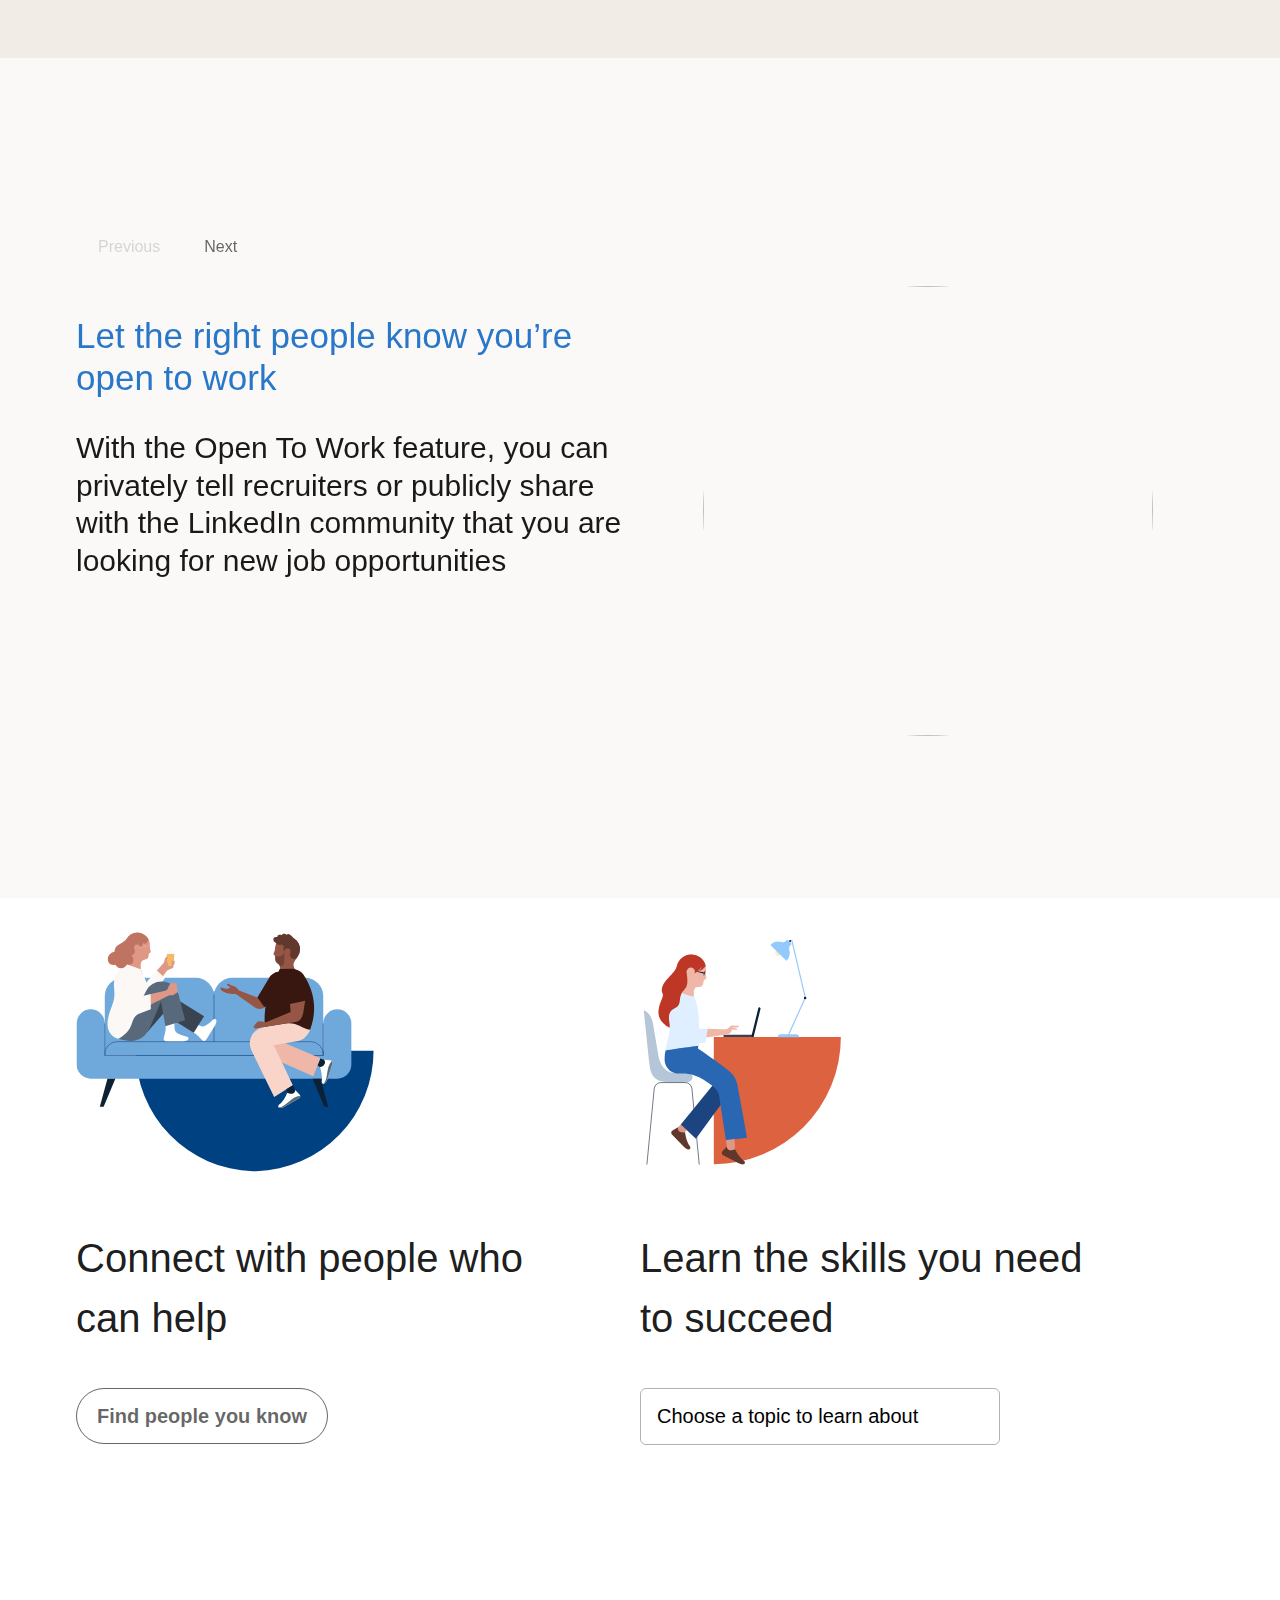
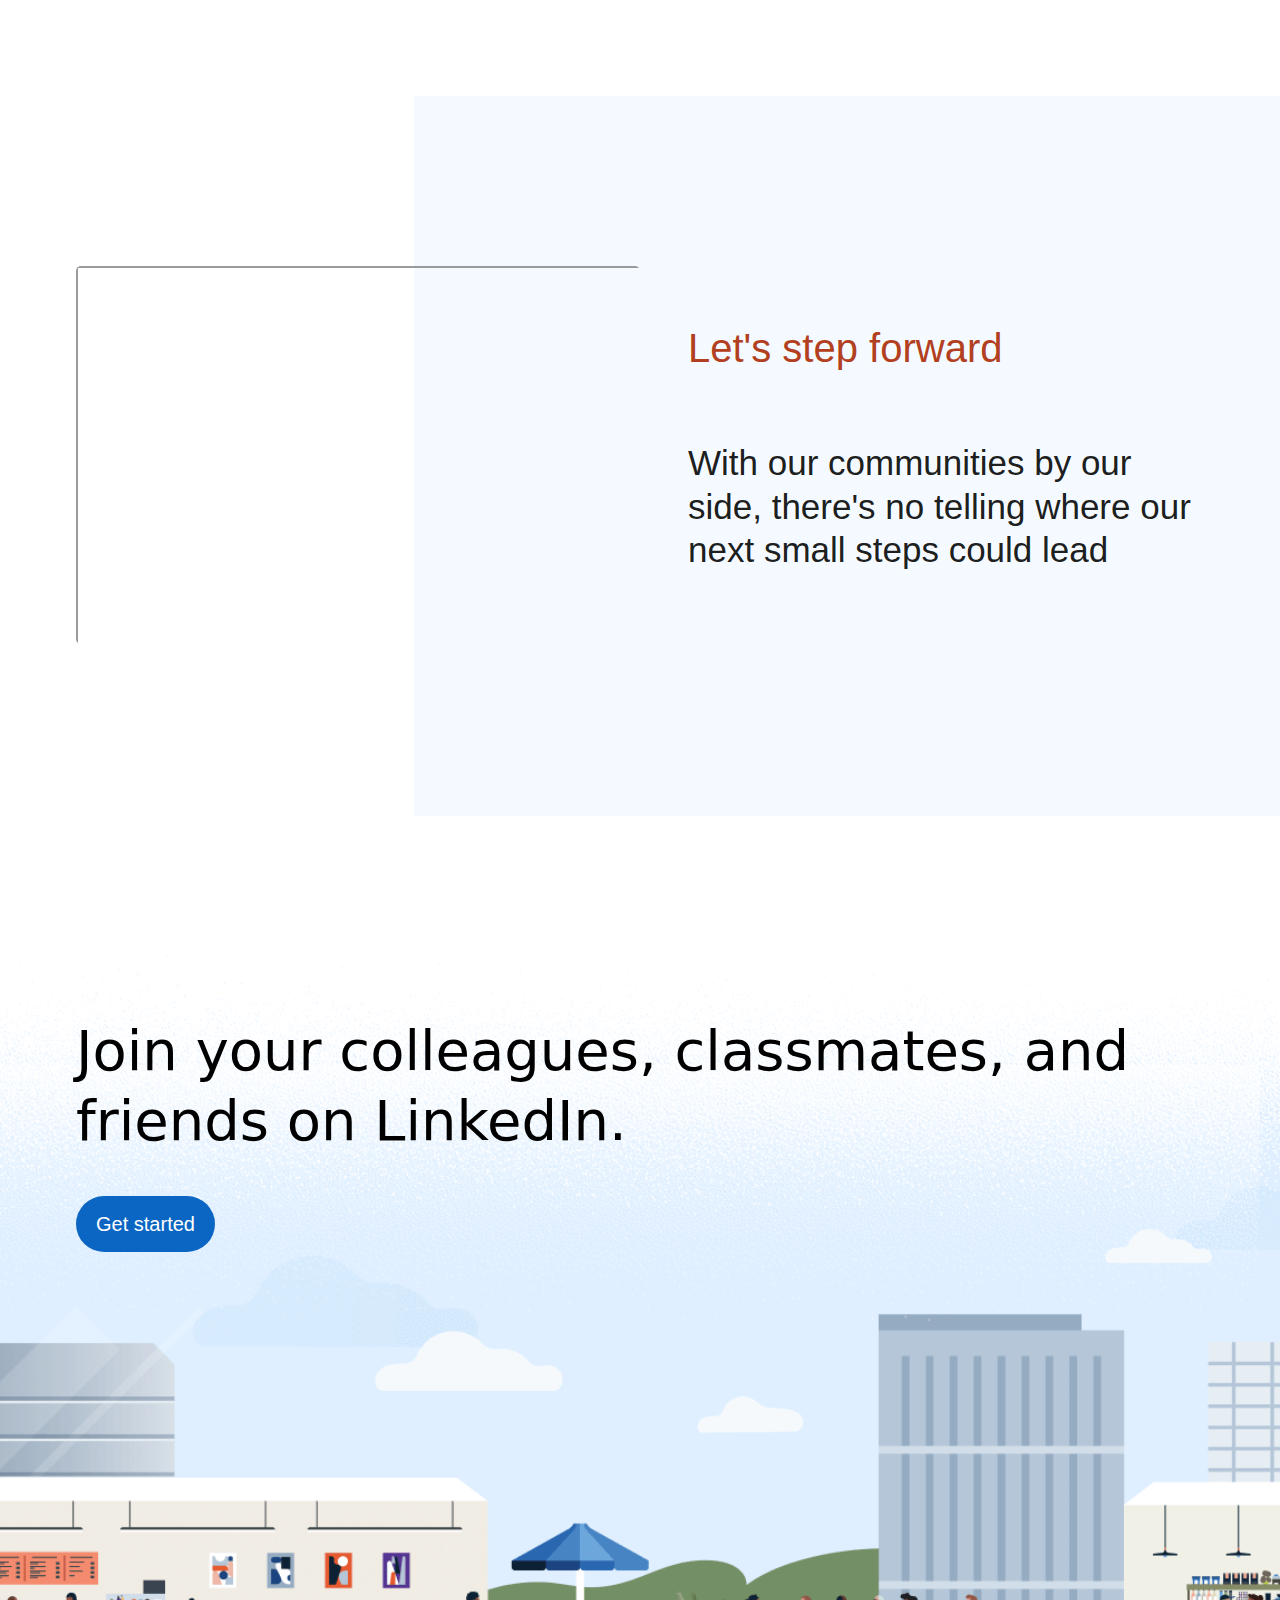
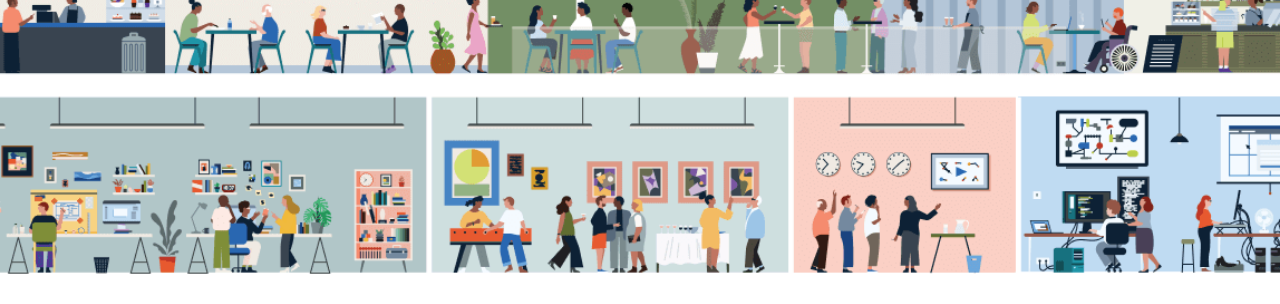
==== commit 3df2871b: "Merge pull request #2 from BuddyLich/clone_linkedin_homepage" ====
--- a/index.html
+++ b/index.html
@@ -164,6 +164,24 @@
             </div>
         </div>
 
+        <div class="video-section">
+            <div class="video-section-container">
+                <div class="video-section-left">
+                    <iframe title="Let’s Step Forward | LinkedIn" allowfullscreen="" src="https://www.youtube-nocookie.com/embed/EEikRQ58NwM?rel=0"></iframe>
+                </div>
+                <div class="video-section-right">
+                    <h2>Let's step forward</h2>
+                    <h3>With our communities by our side, there's no telling where our next small steps could lead</h3>
+                </div>
+            </div>
+        </div>
+
+        <div class="big-background-pic-section">
+            <div class="big-background">
+                <h2>Join your colleagues, classmates, and friends on LinkedIn.</h2>
+                <a href="#" class="pill">Get started</a>
+            </div>
+        </div>
     </main>
     <script src="js/dropdownList.js"></script>
     <script src="js/main.js"></script>
--- a/css/style.css
+++ b/css/style.css
@@ -7,6 +7,7 @@
     font-size: 1.6rem;
     display: block;
     margin: 8px;
+    overflow-x: hidden;
 }
 
 .nav-container {
@@ -617,7 +618,7 @@
     font-weight: 300;
     line-height: 1.5;
     color: rgba(0, 0, 0, 0.9);
-    font-size: 45px;
+    font-size: 40px;
     margin-bottom: 40px;
     margin-top: 0;
 }
@@ -717,3 +718,121 @@
     color: rgba(0, 0, 0, 0.6);
     line-height: 1.25;
 }
+
+/* Video Section */
+.video-section {
+    padding: 60px 0;
+    min-height: 840px;
+    max-width: 1128px;
+    display: flex;
+    width: 100%;
+    align-items: center;
+    position: relative;
+}
+
+.video-section-container {
+    display: flex;
+    min-width: 60%;
+    height: 720px;
+}
+
+.video-section-left {
+    border-radius: 5px;
+    overflow: hidden;
+    min-width: 564px;
+    width: 100%;
+    margin: 170px 0 172px 0;
+}
+
+.video-section-left iframe {
+    width: 100%;
+    height: 100%;
+    transition: opacity 334ms cubic-bezier(0.4, 0, 0.2, 1);
+}
+
+.video-section-right {
+    display: flex;
+    flex-direction: column;
+    justify-content: center;
+    padding: 0 0 16px 48px;
+}
+
+.video-section-right h2 {
+    font-size: 40px;
+    font-weight: 400;
+    color: rgba(178, 64, 32, 1);
+    line-height: 1.25;
+}
+
+.video-section-right h3 {
+    font-size: 35px;
+    font-weight: 300;
+    line-height: 1.25;
+    color: rgba(0, 0, 0, 0.9);
+}
+
+.video-section-container::after {
+    content: "";
+    z-index: -1;
+    height: 720px;
+    width: 100vw;
+    position: absolute;
+    left: 30%;
+    background-color: rgba(244, 250, 255, 1);
+}
+
+.big-background-pic-section {
+    padding: 60px 0;
+    min-height: 840px;
+    max-width: 1128px;
+    position: relative;
+    width: 100%;
+    align-items: center;
+}
+
+.big-background {
+    opacity: 1;
+    transition: opacity 334ms cubic-bezier(0.4, 0, 0.2, 1);
+    width: 100%;
+    font-size: 100%;    
+}
+
+.big-background h2 {
+    font-family: ui-sans-serif, system-ui;
+    font-size: 56px;
+    font-weight: 200;
+    margin: 20px 0 40px 0;
+    line-height: 1.25;
+}
+
+.big-background .pill {
+    display: inline-block;
+    background-color: #0a66c2;
+    color: #fff;
+    font-size: 2rem;
+    padding: 8px 20px;
+    margin-right: 6px;
+    margin-bottom: 12px;
+    border: none;
+    line-height: 2;
+    transition-duration: 167ms;
+}
+
+.big-background .pill:hover {
+    background-color: #004182;
+    transition-duration: 167ms;
+}
+
+.big-background::after {
+    content: "";
+    background-image: url(../img/final_section_bg.png);
+    background-size: auto 100%;
+    background-position: bottom;
+    background-repeat: repeat-x;
+    right: calc((1128px - 100vw) / 2);
+    width: 100vw;
+    height: 100%;
+    top: 0;
+    position: absolute;
+    z-index: -1;
+}
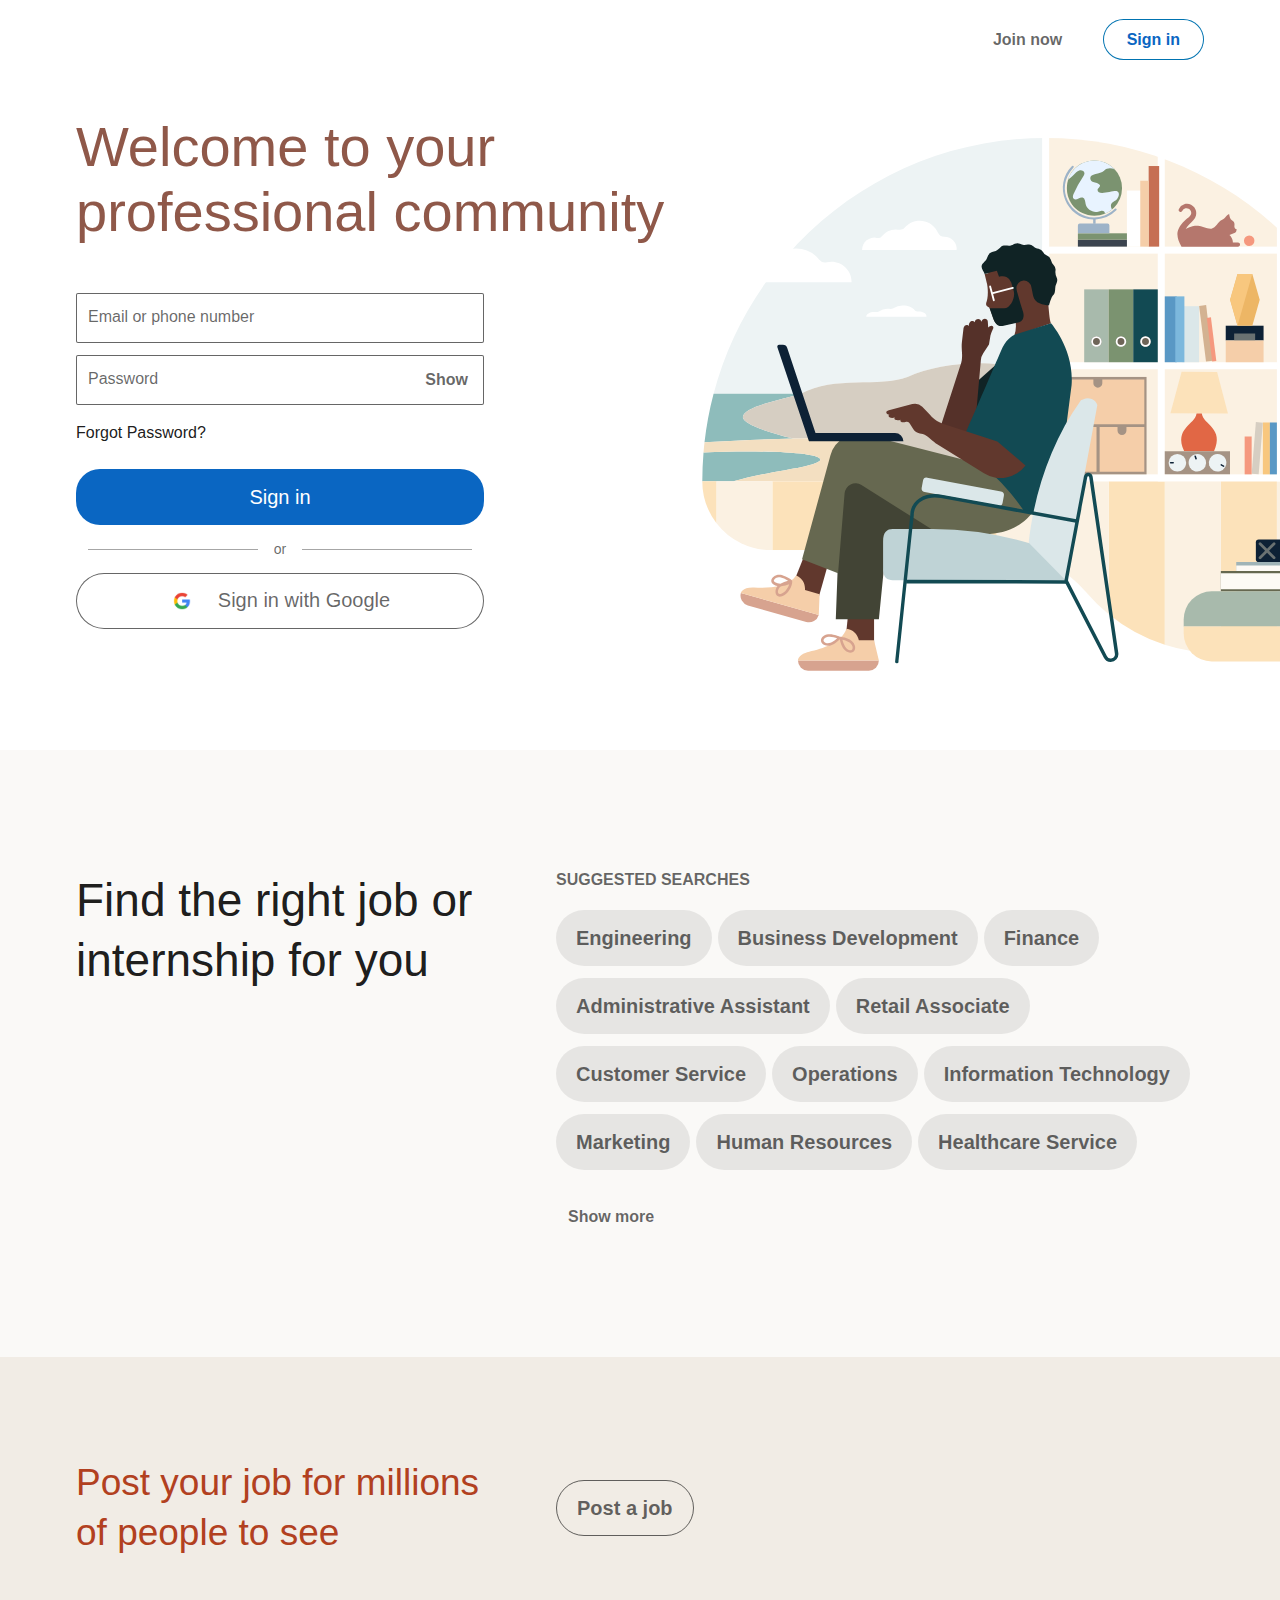
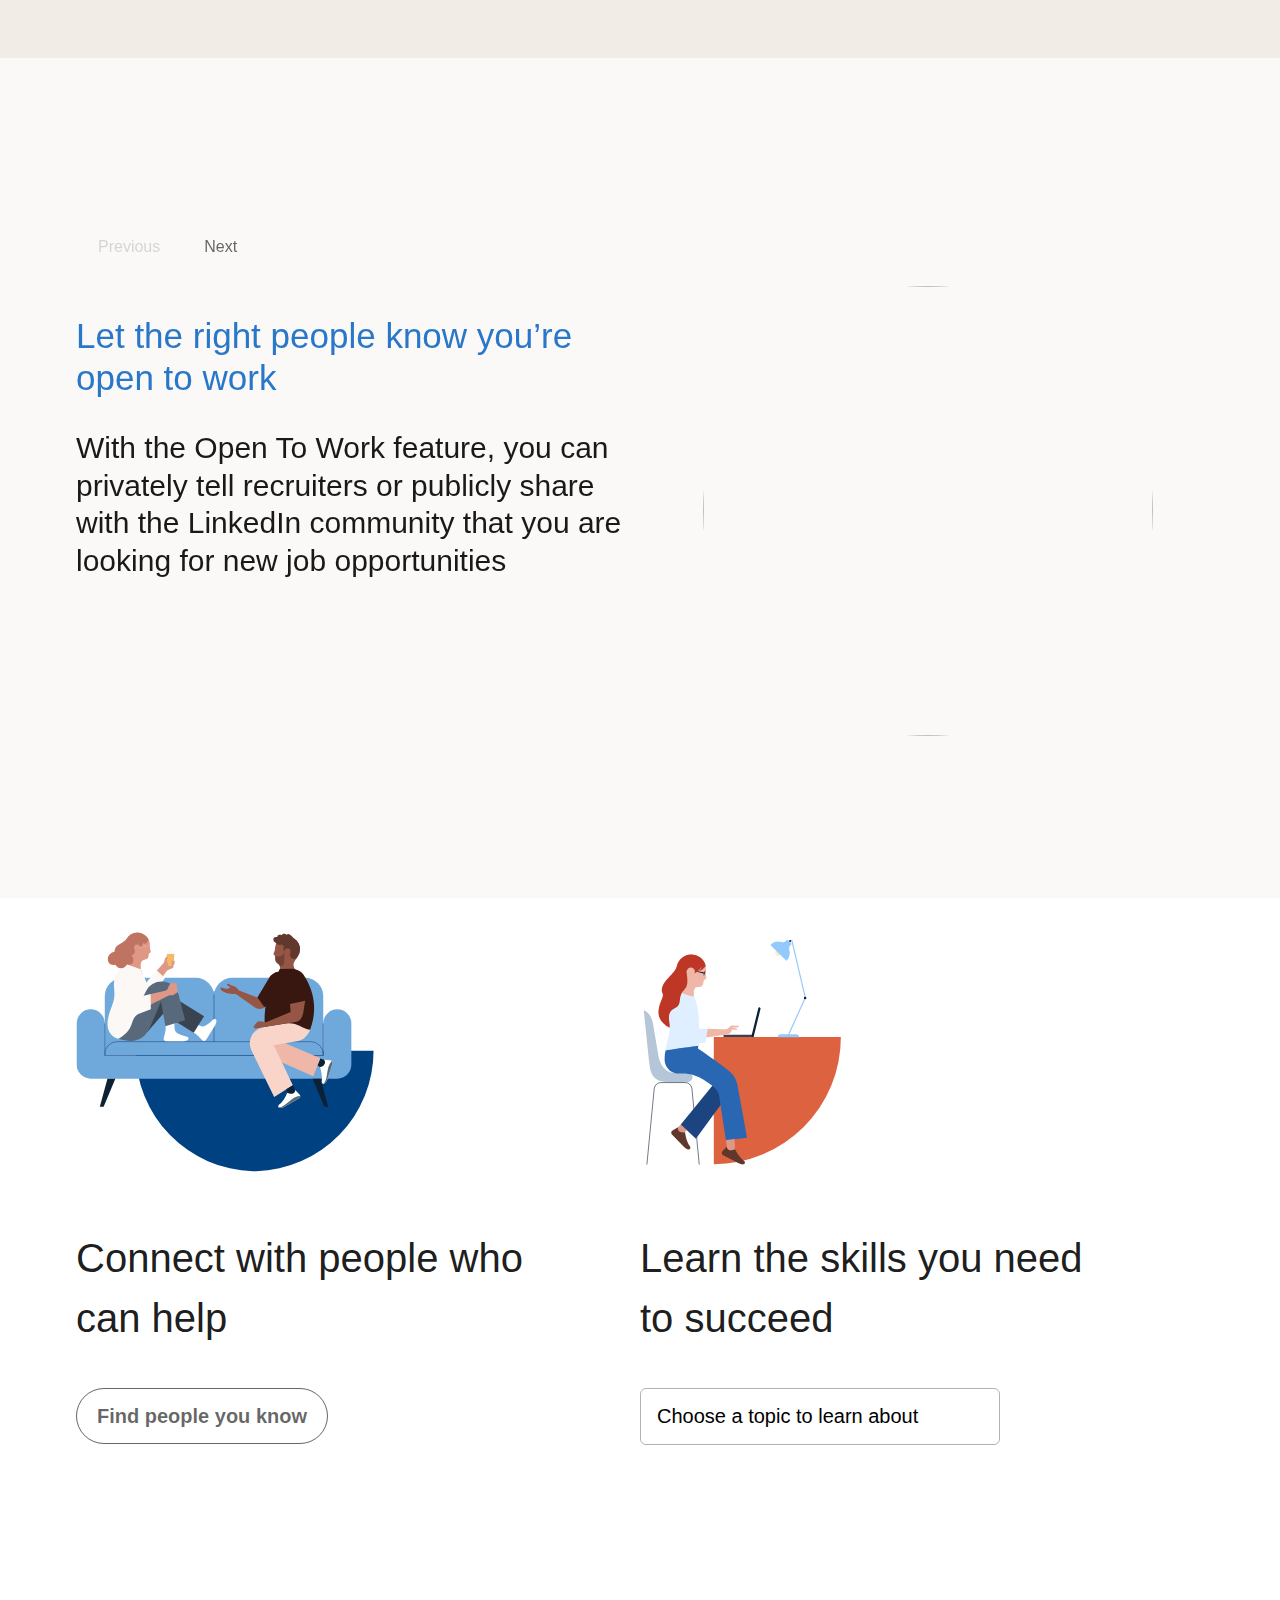
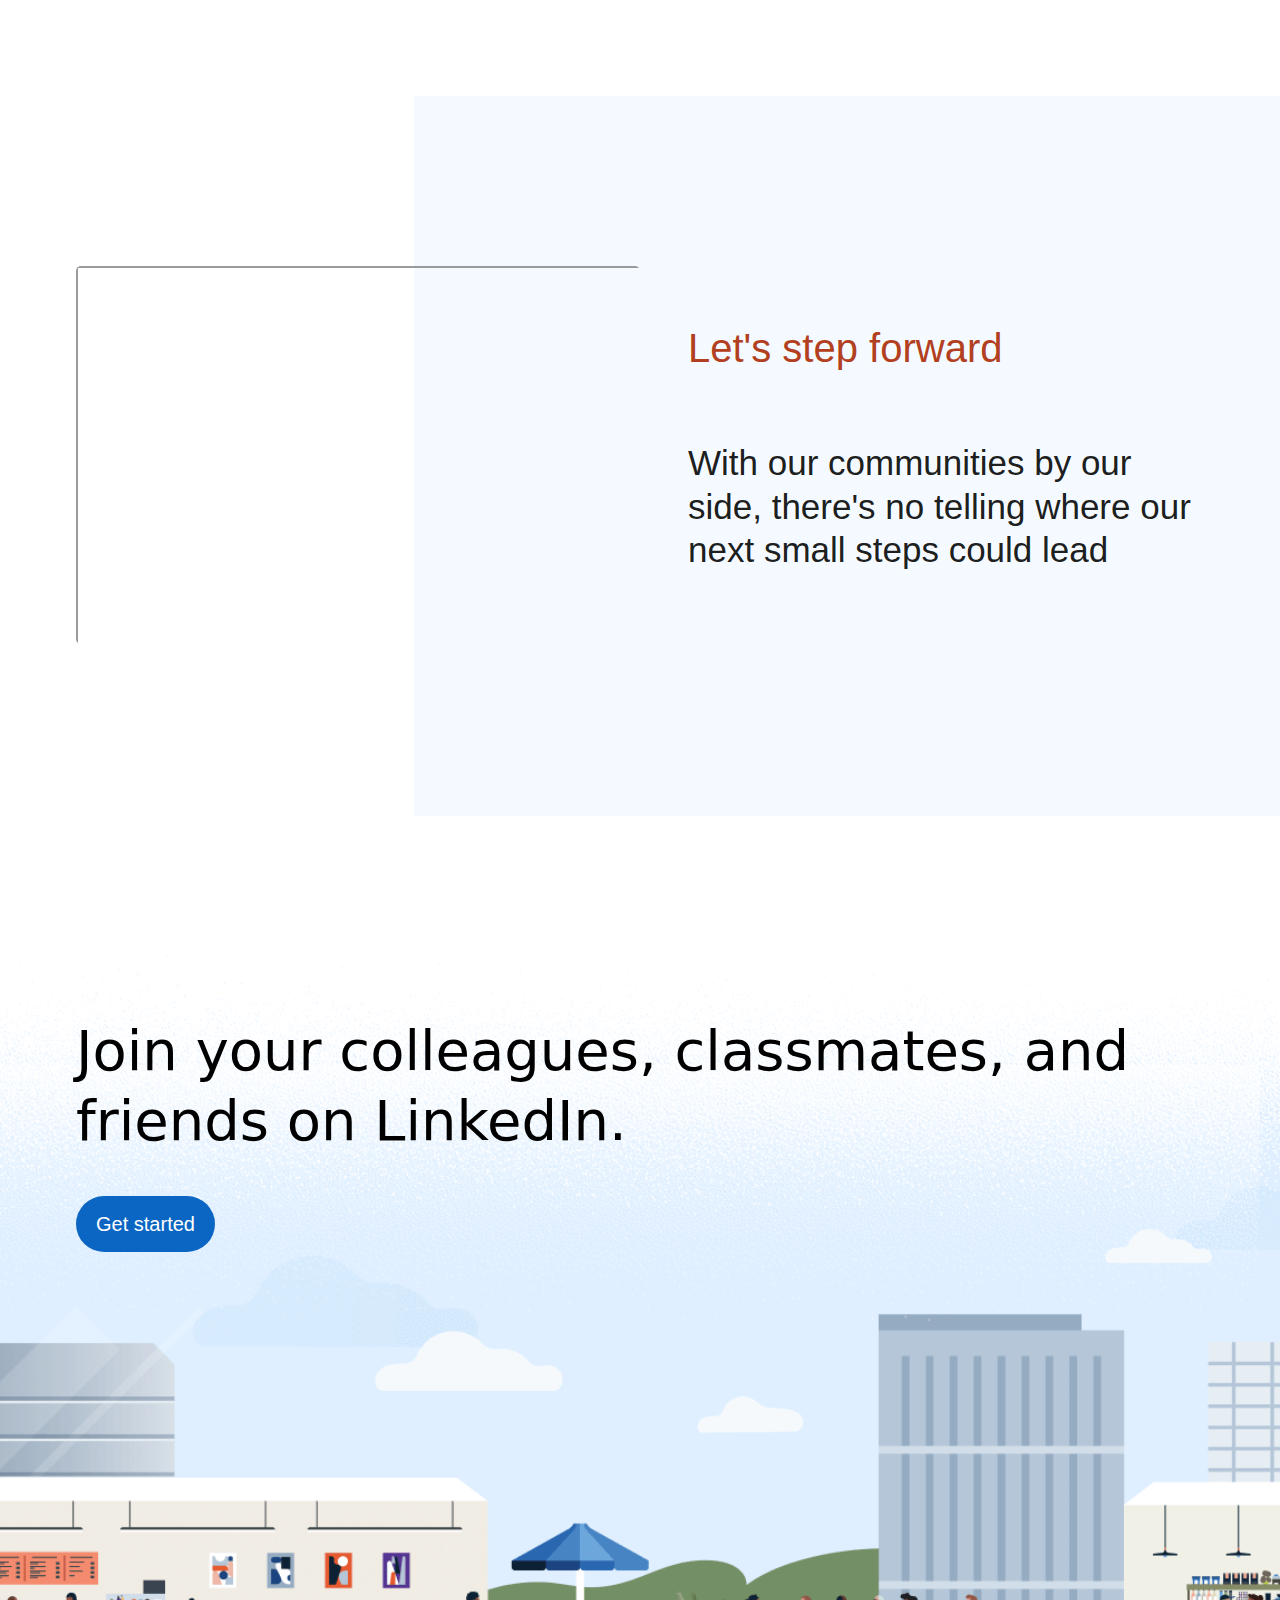
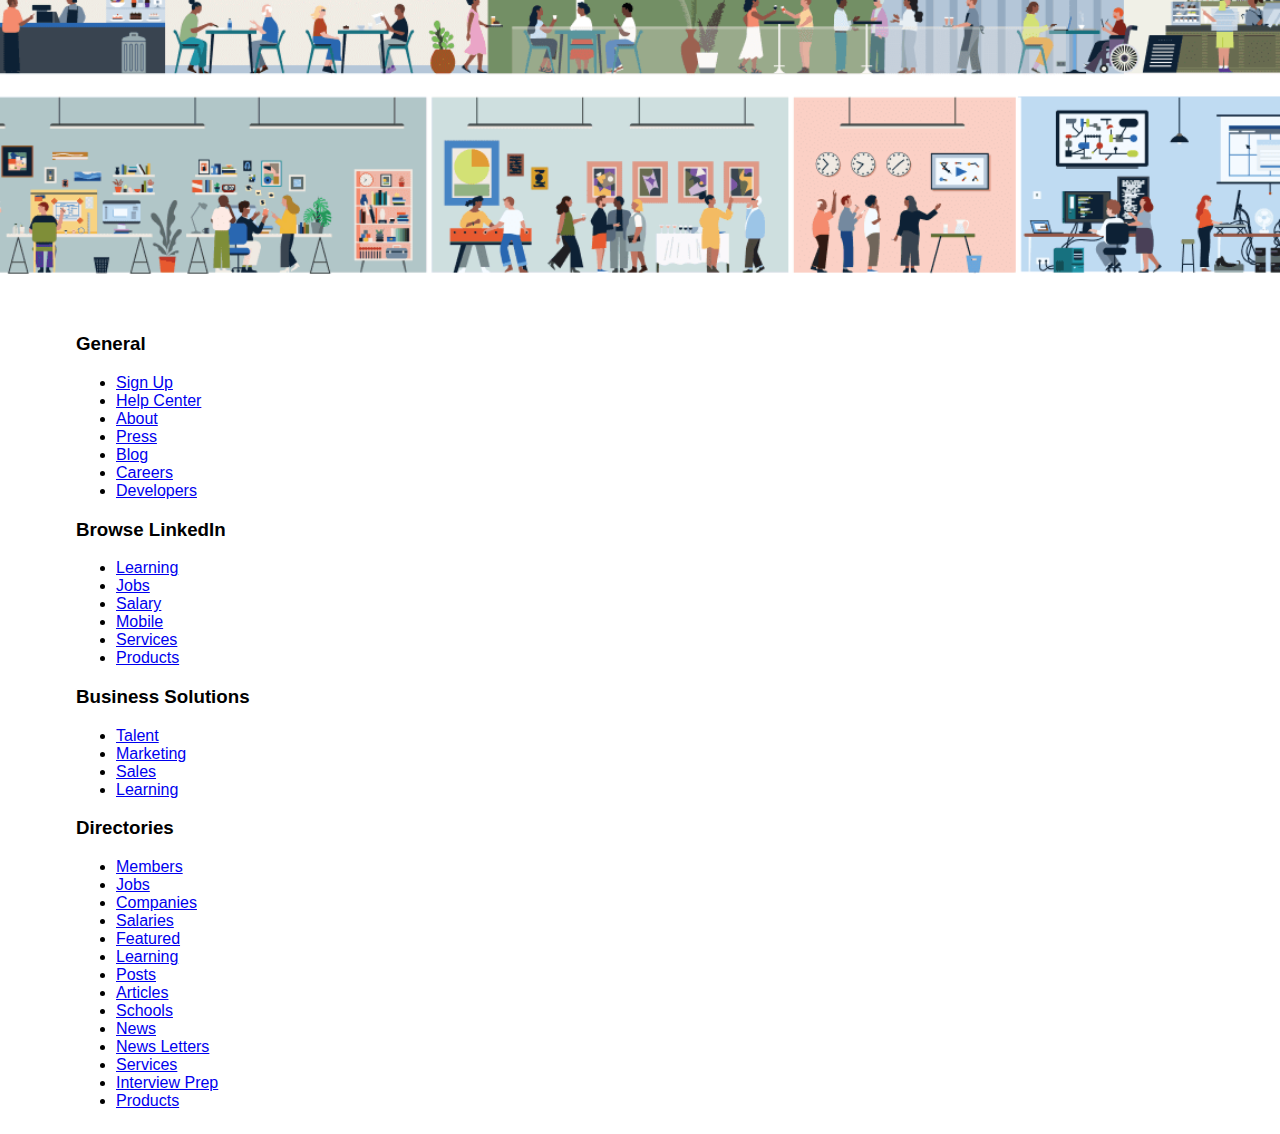
==== commit 2d00ed8f: "update a script to generate li elements for the last section" ====
--- a/index.html
+++ b/index.html
@@ -143,19 +143,6 @@
 
                             <div class="list-dropdown hidden">
                                 <ul>
-                                    <!-- Example of li structure -->
-                                    <!-- <li class="py-dropdown-li">
-                                        <a href="#">
-                                            <span class="dropdown-header">Training and Education</span>
-                                            <span class="dropdown-subtext">300+ courses</span>
-                                        </a>
-                                    </li>
-                                    <li class="py-dropdown-li">
-                                        <a href="#">
-                                            <span class="dropdown-header">IT Help Desk</span>
-                                            <span class="dropdown-subtext">190+ courses</span>
-                                        </a>
-                                    </li> -->
                                 </ul>
                             </div>
                         </div>
@@ -182,8 +169,17 @@
                 <a href="#" class="pill">Get started</a>
             </div>
         </div>
+
+        <div class="final-section">
+            <div class="final-section-container">
+                <img class="nav-logo" src="img/nav_logo.png" alt="">
+                <div class="bottom-nav">
+                </div>
+            </div>
+        </div>
     </main>
     <script src="js/dropdownList.js"></script>
+    <script src="js/finalSectionList.js"></script>
     <script src="js/main.js"></script>
 </body>
 </html>
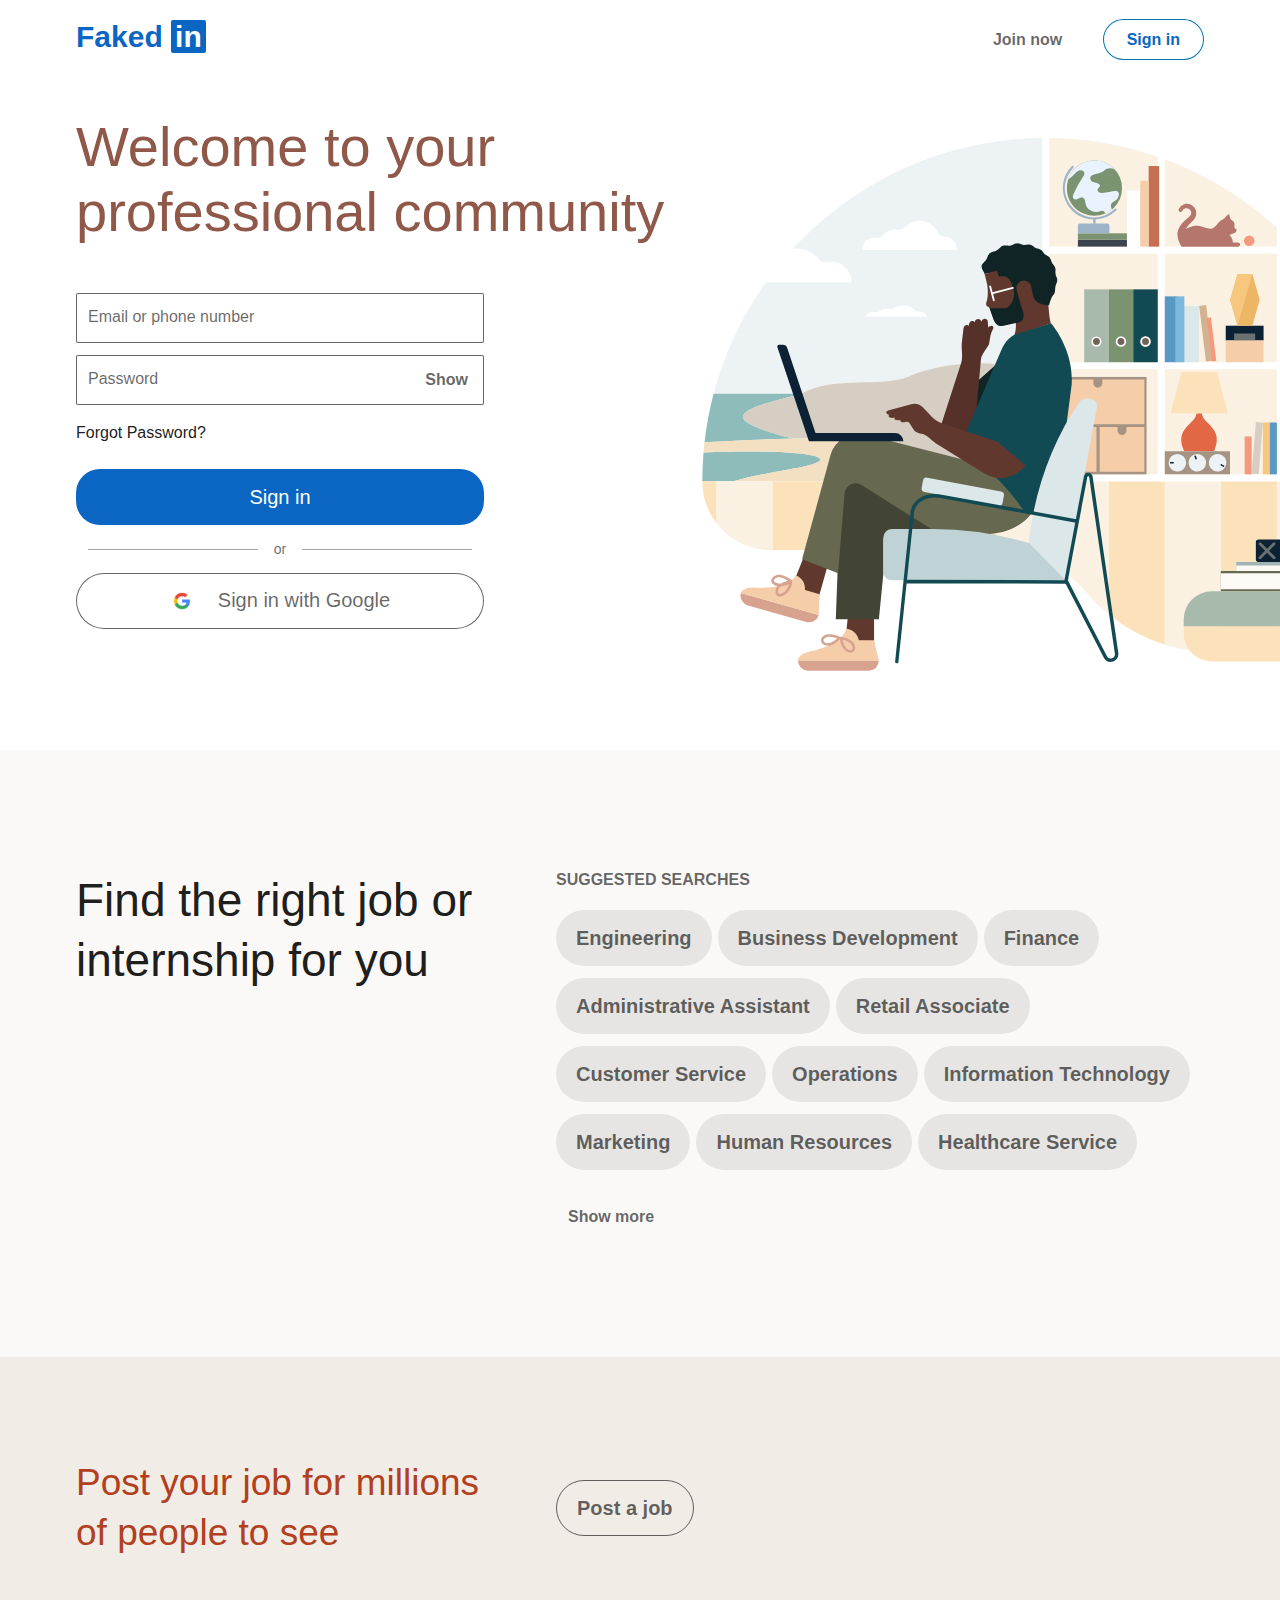
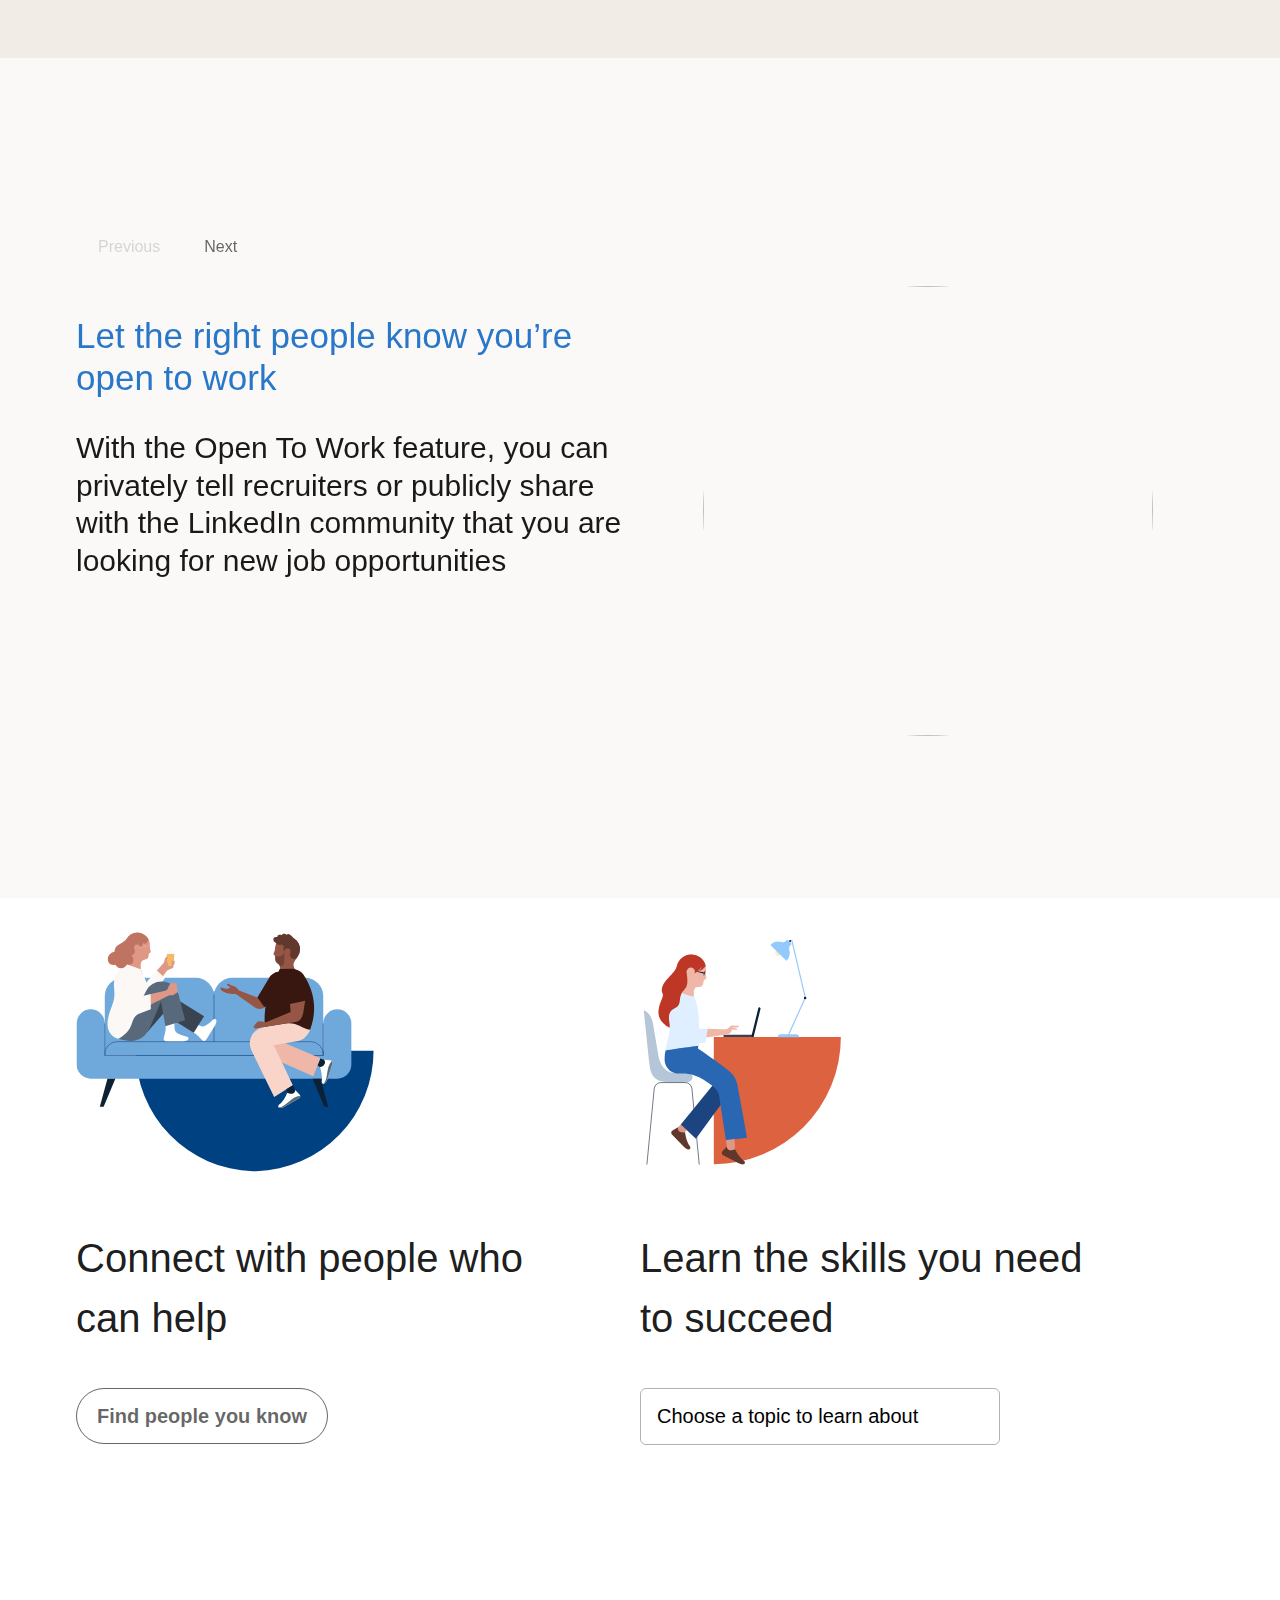
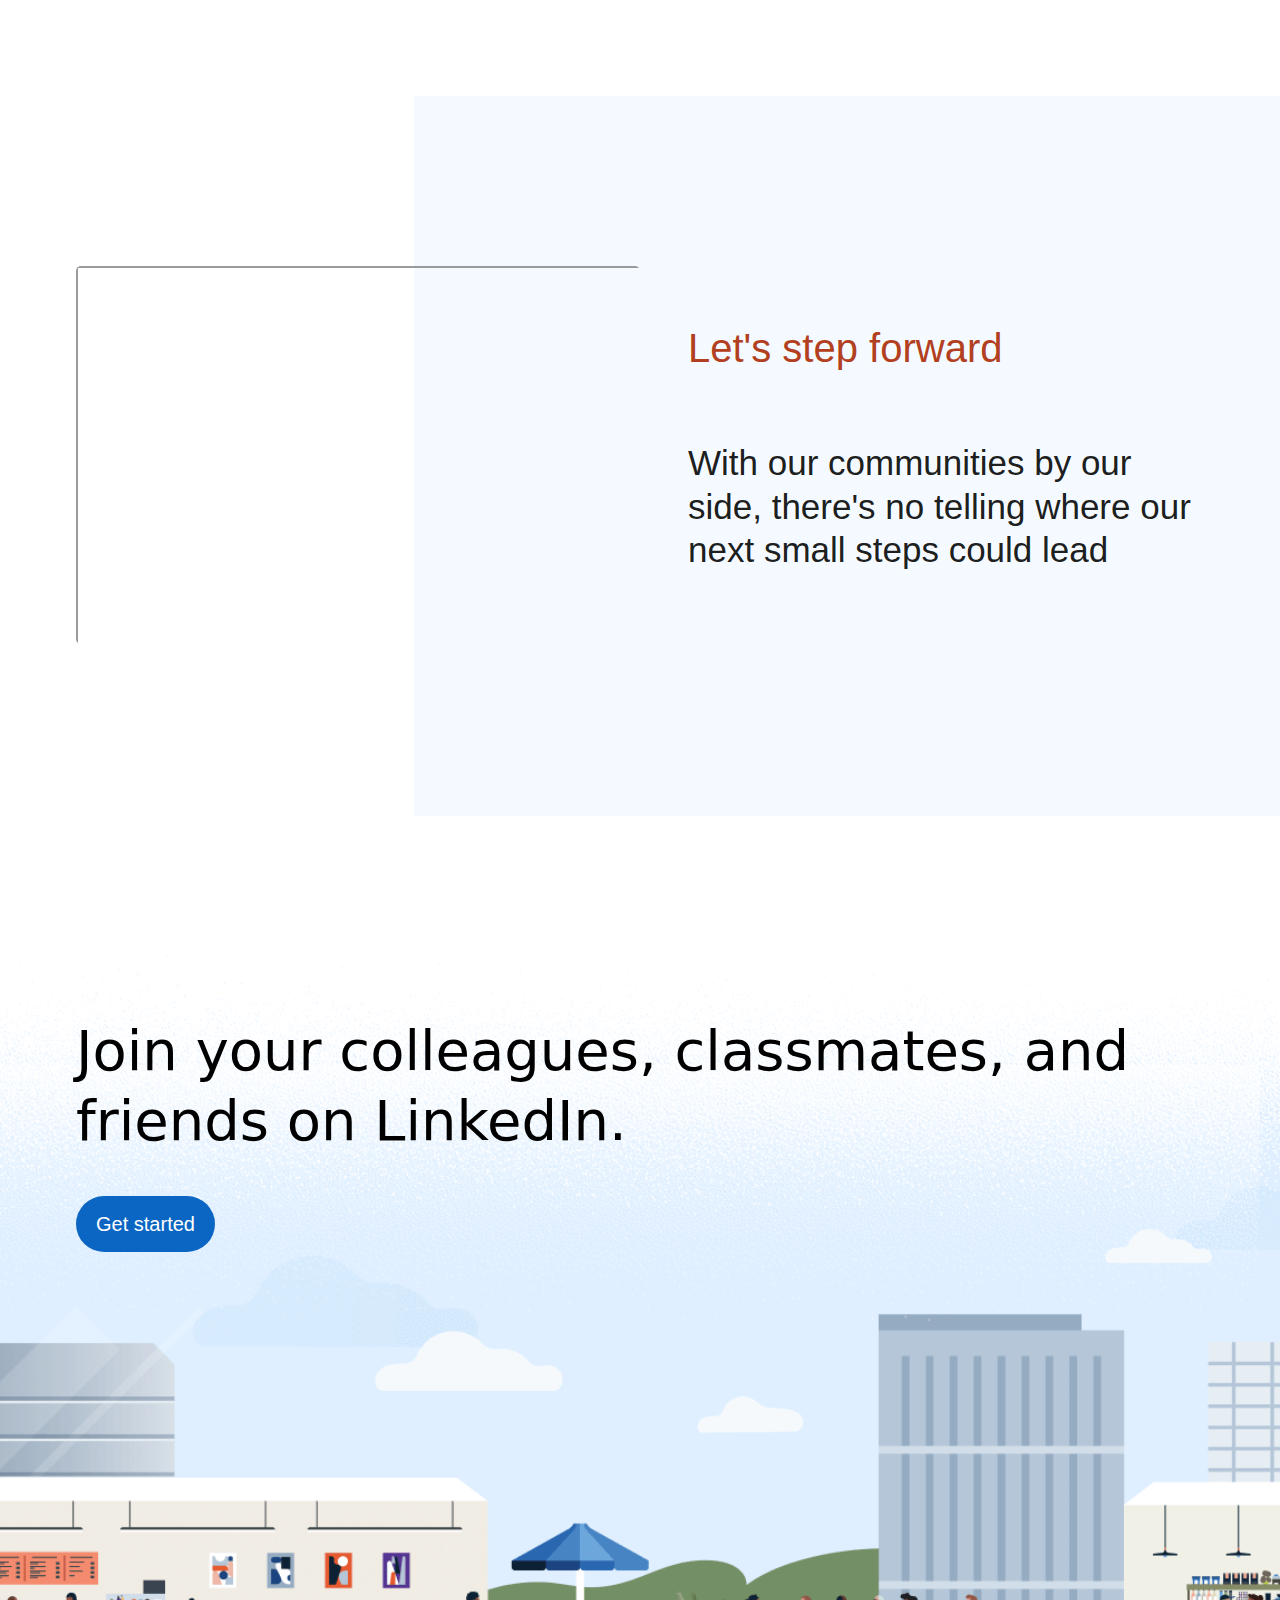
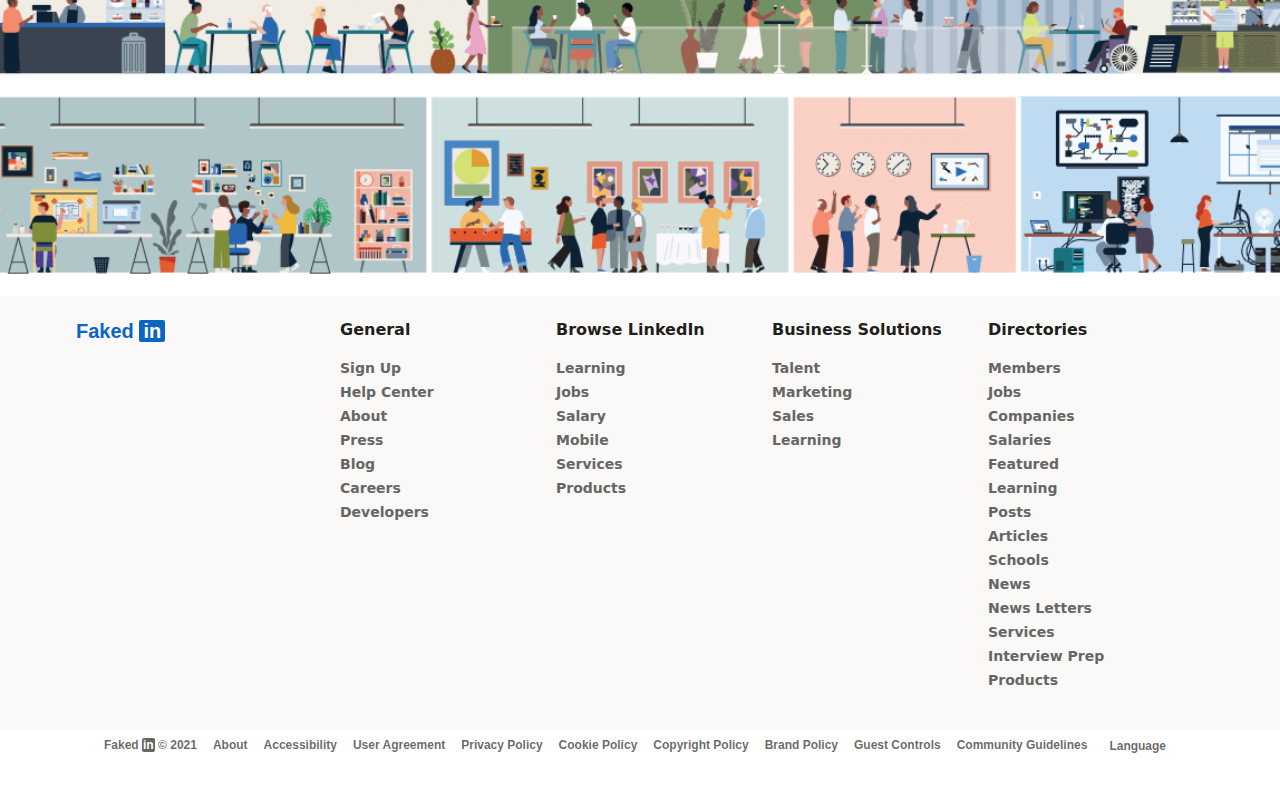
==== commit b4bc71d7: "replace the linkedin logo with the logo "Fakedin" to avoid unnecessary issue" ====
--- a/index.html
+++ b/index.html
@@ -4,14 +4,17 @@
     <meta charset="UTF-8">
     <meta http-equiv="X-UA-Compatible" content="IE=edge">
     <meta name="viewport" content="width=device-width, initial-scale=1.0">
-    <title>Linkedin (Fake): Log In or Sign Up</title>
+    <title>Fakedin: Log In or Sign Up</title>
     <link rel="stylesheet" href="https://pro.fontawesome.com/releases/v5.10.0/css/all.css" integrity="sha384-AYmEC3Yw5cVb3ZcuHtOA93w35dYTsvhLPVnYs9eStHfGJvOvKxVfELGroGkvsg+p" crossorigin="anonymous"/>
     <link rel="stylesheet" href="css/style.css">
 </head>
 <body>
     <nav class="nav">
         <div class="nav-container">
-            <a href="#" ><img class="nav-logo" src="img/nav_logo.png" alt=""></a>
+            <a href="#" class="logo-nav">
+                <span class="logo-pt-1">Faked</span>
+                <span class="logo-pt-2">in</span>
+            </a>
             <div class="account-btns">
                 <a href="#" class="btn nav-btn btn-join-now">Join now</a>
                 <a href="#" class="btn nav-btn btn-sign-in">Sign in</a>
@@ -172,12 +175,48 @@
 
         <div class="final-section">
             <div class="final-section-container">
-                <img class="nav-logo" src="img/nav_logo.png" alt="">
+                <a href="#" class="logo-final-section">
+                    <span class="logo-pt-1">Faked</span>
+                    <span class="logo-pt-2">in</span>
+                </a>
                 <div class="bottom-nav">
                 </div>
             </div>
         </div>
     </main>
+    <footer>
+        <ul>
+            <li>
+                <div href="#" class="logo-footer">
+                    <span class="logo-pt-1">Faked</span>
+                    <span class="logo-pt-2">in</span>
+                </div>
+                <span>&nbsp© 2021</span>
+            </li>
+            <li><a href="#">About</a></li>
+            <li><a href="#">Accessibility</a></li>
+            <li><a href="#">User Agreement</a></li>
+            <li><a href="#">Privacy Policy</a></li>
+            <li><a href="#">Cookie Policy</a></li>
+            <li><a href="#">Copyright Policy</a></li>
+            <li><a href="#">Brand Policy</a></li>
+            <li><a href="#">Guest Controls</a></li>
+            <li><a href="#">Community Guidelines</a></li>
+            <li>
+                <div class="footer-dropdown">
+                    <!-- <ul>
+                        <li><button>choice 1</button></li>
+                        <li><button>choice 2</button></li>
+                        <li><button>choice 3</button></li>
+                    </ul> -->
+                    <button>
+                        <span>Language</span>
+                        <i class="fas fa-chevron-down"></i>
+                    </button>
+                </div>
+            </li>
+        </ul>
+    </footer>
     <script src="js/dropdownList.js"></script>
     <script src="js/finalSectionList.js"></script>
     <script src="js/main.js"></script>
--- a/css/style.css
+++ b/css/style.css
@@ -16,10 +16,6 @@
     margin: auto;
     display: flex;
     justify-content: space-between;
-}
-
-.nav-logo {
-    width: 135px;
 }
 
 .btn {
@@ -836,3 +832,178 @@
     position: absolute;
     z-index: -1;
 }
+
+.final-section {
+    max-width: 1128px;
+    position: relative;
+    display: flex;
+    width: 100%;
+    align-items: center;
+}
+
+.final-section-container {
+    padding: 24px 0 22px 0;
+    display: flex;
+    justify-content: space-between;
+    width: 100%;
+    /* flex-direction: column; */
+}
+
+.final-section-container img {
+    width: 84px;
+    height: 21px;
+}
+
+.bottom-nav {
+    display: flex;
+    padding-left: 16px;
+    justify-content: flex-end;
+}
+
+.bottom-nav-list {
+    max-width: 192px;
+    margin-right: 24px;
+    width: 100%;
+}
+
+.bottom-nav-list h3 {
+    color: rgba(0, 0, 0, 0.9);
+    line-height: 1.25;
+    font-weight: 600;
+    font-size: 16px;
+    font-family: ui-sans-serif, system-ui;
+    margin-bottom: 8px;
+    margin-top: 0;
+}
+
+.bottom-nav-list ul {
+    list-style: none;
+    padding: 0;
+}
+
+.bottom-nav-list li {
+    line-height: 1.5;
+    text-align: left;
+    width: 192px;
+}
+
+.bottom-nav-list li a {
+    color: #666667;
+    line-height: 1.25;
+    font-weight: 600;
+    font-size: 14px;
+    font-family: ui-sans-serif, system-ui;
+    text-decoration: none;
+}
+
+.bottom-nav-list li a:hover {
+    text-decoration: underline;
+    text-decoration-color: #0073b1;
+    color: #0073b1;
+}
+
+.final-section-container::after {
+    content: "";
+    right: calc((1128px - 100vw) / 2);
+    width: 100vw;
+    height: 100%;
+    position: absolute;
+    z-index: -1;
+    top: 0; 
+    background-color: rgba(250, 249, 247, 1);
+}
+
+footer {
+    width: 100%;
+}
+
+footer ul {
+    display: flex;
+    flex-wrap: wrap;
+    justify-content: flex-start;
+    min-height: 50px;
+    width: 1128px;
+    margin: 0 auto;
+    list-style: none;
+}
+
+footer li {
+    font-size: 1.2rem;
+    line-height: 1.333;
+    font-weight: 550;
+    color: rgba(0, 0, 0, 0.6);
+    display: flex;
+    justify-content: center;
+    padding: 8px;
+    position: relative;
+    -webkit-box-pack: center;
+    vertical-align: center;
+}
+
+footer li a {
+    text-decoration: none;
+    color: rgba(0, 0, 0, 0.6);
+}
+
+footer li a:hover {
+    text-decoration: underline;
+    text-decoration-color: #0073b1;
+    color: #0073b1;
+}
+
+footer button {
+    border: none;
+    background-color: transparent;
+    cursor: pointer;
+    font-size: 1.2rem;
+    line-height: 1.333;
+    font-weight: 550;
+    color: rgba(0, 0, 0, 0.6);
+}
+
+footer button:hover {
+    color: #0073b1;
+}
+
+
+.logo-pt-1 {
+    color: #0a66c2;
+    background-color: transparent;
+}
+
+.logo-pt-2 {
+    color: #fff;
+    background-color: #0a66c2;
+    border-radius: 2px;
+    padding: 0 4px;
+}
+
+.logo-nav {
+    font-size: 3rem;
+    font-weight: 600;
+    text-decoration: none;
+}
+
+.logo-final-section {
+    font-size: 2rem;
+    font-weight: 600;
+    text-decoration: none;
+}
+
+.logo-final-section .logo-pt-2 {
+    padding: 0, 2px;
+}
+
+.logo-footer {
+    font-size: 1.2rem;
+}
+
+.logo-footer .logo-pt-1 {
+    color: rgba(0, 0, 0, 0.6);
+}
+
+.logo-footer .logo-pt-2 {
+    background-color: rgba(0, 0, 0, 0.6);
+    padding: 0 1px;
+    margin-left: 0px;
+}